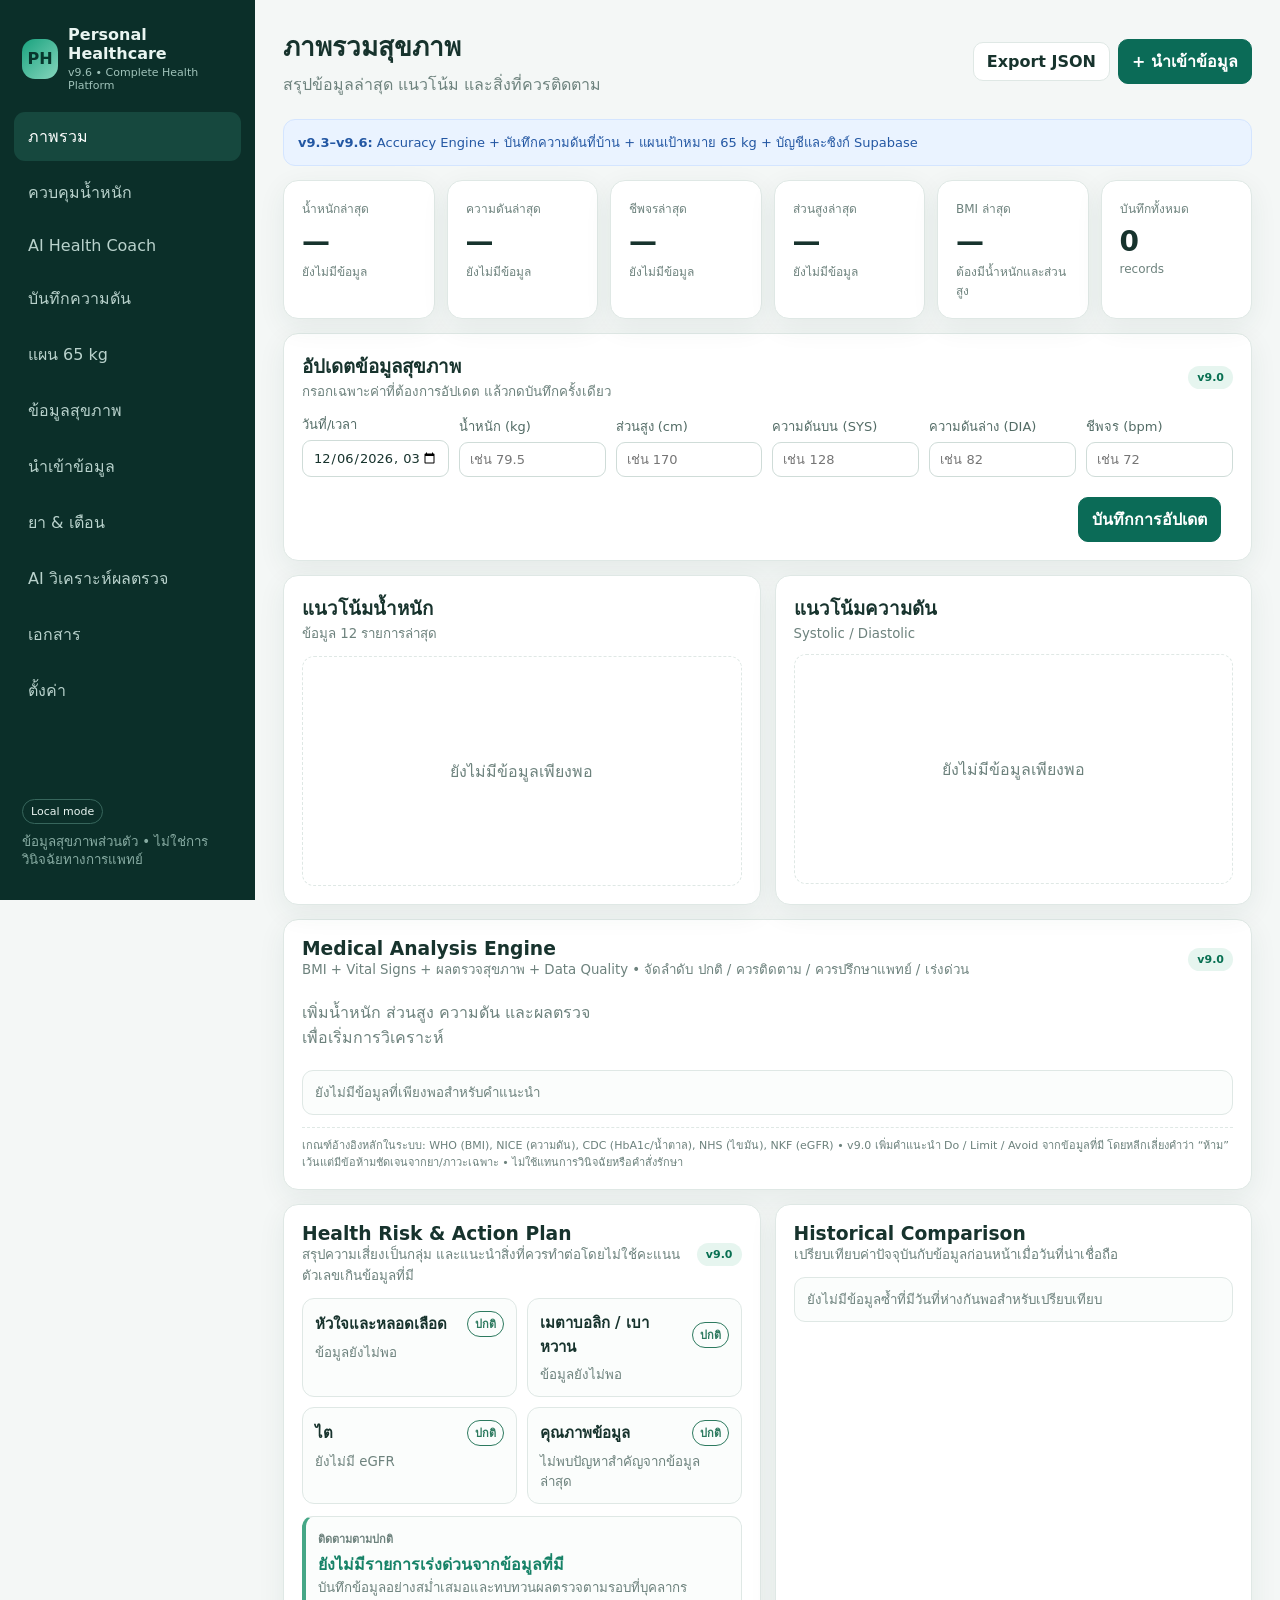
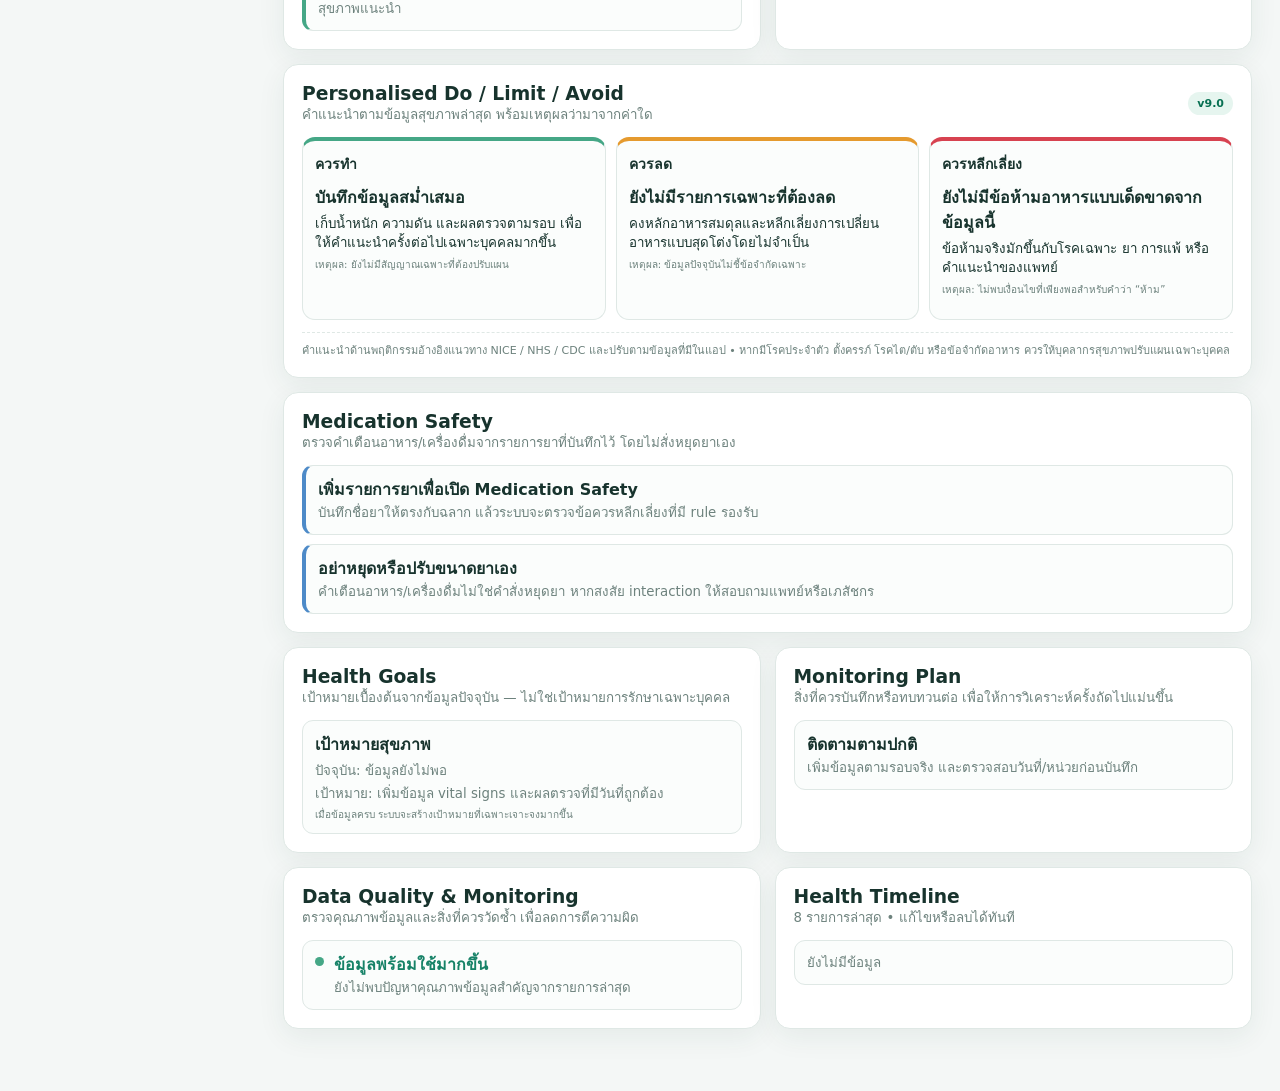
==== index.html @ d7a056b7 "Add files via upload" ====
<!doctype html>
<html lang="th">
<head>
  <meta charset="utf-8" />
  <meta name="viewport" content="width=device-width,initial-scale=1,viewport-fit=cover" />
  <meta name="theme-color" content="#0b6b57" />
  <title>Personal Healthcare v9.6</title>
  <link rel="manifest" href="manifest.webmanifest" />
  <link rel="stylesheet" href="styles.css" />
</head>
<body>
<div class="app">
  <aside class="sidebar">
    <div class="brand">
      <div class="logo">PH</div>
      <div><strong>Personal Healthcare</strong><small>v9.6 • Complete Health Platform</small></div>
    </div>
    <nav>
      <button class="nav active" data-view="dashboard">ภาพรวม</button>
      <button class="nav" data-view="weight">ควบคุมน้ำหนัก</button>
      <button class="nav" data-view="coach">AI Health Coach</button>
      <button class="nav" data-view="bp">บันทึกความดัน</button>
      <button class="nav" data-view="plan">แผน 65 kg</button>
      <button class="nav" data-view="records">ข้อมูลสุขภาพ</button>
      <button class="nav" data-view="import">นำเข้าข้อมูล</button>
      <button class="nav" data-view="meds">ยา & เตือน</button>
      <button class="nav" data-view="ai">AI วิเคราะห์ผลตรวจ</button>
      <button class="nav" data-view="files">เอกสาร</button>
      <button class="nav" data-view="settings">ตั้งค่า</button>
    </nav>
    <div class="sidebar-foot">
      <span id="storageBadge" class="pill">Local mode</span>
      <small>ข้อมูลสุขภาพส่วนตัว • ไม่ใช่การวินิจฉัยทางการแพทย์</small>
    </div>
  </aside>

  <main>
    <header class="topbar">
      <div>
        <h1 id="pageTitle">ภาพรวมสุขภาพ</h1>
        <p id="pageSub">สรุปข้อมูลล่าสุด แนวโน้ม และสิ่งที่ควรติดตาม</p>
      </div>
      <div class="top-actions">
        <button class="btn ghost" id="exportBtn">Export JSON</button>
        <button class="btn primary" data-go="import">+ นำเข้าข้อมูล</button>
      </div>
    </header>

    <section class="view active" id="view-dashboard">
      <div class="notice info">
        <strong>v9.3–v9.6:</strong> Accuracy Engine + บันทึกความดันที่บ้าน + แผนเป้าหมาย 65 kg + บัญชีและซิงก์ Supabase
      </div>

      <div class="kpis">
        <article class="kpi">
          <span>น้ำหนักล่าสุด</span><b id="kpiWeight">—</b><small id="kpiWeightDate">ยังไม่มีข้อมูล</small>
        </article>
        <article class="kpi">
          <span>ความดันล่าสุด</span><b id="kpiBp">—</b><small id="kpiBpStatus">ยังไม่มีข้อมูล</small>
        </article>
        <article class="kpi">
          <span>ชีพจรล่าสุด</span><b id="kpiPulse">—</b><small id="kpiPulseDate">ยังไม่มีข้อมูล</small>
        </article>
        <article class="kpi">
          <span>ส่วนสูงล่าสุด</span><b id="kpiHeight">—</b><small id="kpiHeightDate">ยังไม่มีข้อมูล</small>
        </article>
        <article class="kpi">
          <span>BMI ล่าสุด</span><b id="kpiBmi">—</b><small id="kpiBmiStatus">ต้องมีน้ำหนักและส่วนสูง</small>
        </article>
        <article class="kpi">
          <span>บันทึกทั้งหมด</span><b id="kpiCount">0</b><small>records</small>
        </article>
      </div>

      <div class="panel quick-update-panel">
        <div class="panel-head split">
          <div><h3>อัปเดตข้อมูลสุขภาพ</h3><small>กรอกเฉพาะค่าที่ต้องการอัปเดต แล้วกดบันทึกครั้งเดียว</small></div>
          <span class="v84-badge">v9.0</span>
        </div>
        <form id="quickUpdateForm" class="quick-update-grid">
          <label>วันที่/เวลา<input class="input" id="quickDate" type="datetime-local" required></label>
          <label>น้ำหนัก (kg)<input class="input" id="quickWeight" type="number" min="20" max="400" step="0.1" placeholder="เช่น 79.5"></label>
          <label>ส่วนสูง (cm)<input class="input" id="quickHeight" type="number" min="80" max="250" step="0.1" placeholder="เช่น 170"></label>
          <label>ความดันบน (SYS)<input class="input" id="quickSys" type="number" min="50" max="300" step="1" placeholder="เช่น 128"></label>
          <label>ความดันล่าง (DIA)<input class="input" id="quickDia" type="number" min="30" max="200" step="1" placeholder="เช่น 82"></label>
          <label>ชีพจร (bpm)<input class="input" id="quickPulse" type="number" min="25" max="250" step="1" placeholder="เช่น 72"></label>
          <div class="quick-update-action"><button class="btn primary" type="submit">บันทึกการอัปเดต</button><small id="quickUpdateStatus" class="muted"></small></div>
        </form>
      </div>

      <div class="grid two">
        <article class="panel">
          <div class="panel-head"><div><h3>แนวโน้มน้ำหนัก</h3><small>ข้อมูล 12 รายการล่าสุด</small></div></div>
          <div id="weightChart" class="chart-empty">ยังไม่มีข้อมูลเพียงพอ</div>
        </article>
        <article class="panel">
          <div class="panel-head"><div><h3>แนวโน้มความดัน</h3><small>Systolic / Diastolic</small></div></div>
          <div id="bpChart" class="chart-empty">ยังไม่มีข้อมูลเพียงพอ</div>
        </article>
      </div>

      <div class="panel medical-insight-panel">
        <div class="panel-head split">
          <div><h3>Medical Analysis Engine</h3><small>BMI + Vital Signs + ผลตรวจสุขภาพ + Data Quality • จัดลำดับ ปกติ / ควรติดตาม / ควรปรึกษาแพทย์ / เร่งด่วน</small></div>
          <span class="v84-badge">v9.0</span>
        </div>
        <div id="medicalSummary" class="medical-summary"></div>
        <div id="medicalRecommendations" class="stack"></div>
        <div class="medical-sources">เกณฑ์อ้างอิงหลักในระบบ: WHO (BMI), NICE (ความดัน), CDC (HbA1c/น้ำตาล), NHS (ไขมัน), NKF (eGFR) • v9.0 เพิ่มคำแนะนำ Do / Limit / Avoid จากข้อมูลที่มี โดยหลีกเลี่ยงคำว่า “ห้าม” เว้นแต่มีข้อห้ามชัดเจนจากยา/ภาวะเฉพาะ • ไม่ใช้แทนการวินิจฉัยหรือคำสั่งรักษา</div>
      </div>

      <div class="grid two v88-risk-grid">
        <article class="panel">
          <div class="panel-head split"><div><h3>Health Risk & Action Plan</h3><small>สรุปความเสี่ยงเป็นกลุ่ม และแนะนำสิ่งที่ควรทำต่อโดยไม่ใช้คะแนนตัวเลขเกินข้อมูลที่มี</small></div><span class="v84-badge">v9.0</span></div>
          <div id="riskOverview" class="risk-overview"></div>
          <div id="actionPlan" class="stack"></div>
        </article>
        <article class="panel">
          <div class="panel-head"><div><h3>Historical Comparison</h3><small>เปรียบเทียบค่าปัจจุบันกับข้อมูลก่อนหน้าเมื่อวันที่น่าเชื่อถือ</small></div></div>
          <div id="historicalComparison" class="stack"></div>
        </article>
      </div>

      <div class="grid two v90-guidance-grid">
        <article class="panel personalised-guidance-panel">
          <div class="panel-head split"><div><h3>Personalised Do / Limit / Avoid</h3><small>คำแนะนำตามข้อมูลสุขภาพล่าสุด พร้อมเหตุผลว่ามาจากค่าใด</small></div><span class="v84-badge">v9.0</span></div>
          <div id="personalGuidance" class="guidance-columns"></div>
          <div class="medical-sources">คำแนะนำด้านพฤติกรรมอ้างอิงแนวทาง NICE / NHS / CDC และปรับตามข้อมูลที่มีในแอป • หากมีโรคประจำตัว ตั้งครรภ์ โรคไต/ตับ หรือข้อจำกัดอาหาร ควรให้บุคลากรสุขภาพปรับแผนเฉพาะบุคคล</div>
        </article>
        <article class="panel">
          <div class="panel-head"><div><h3>Medication Safety</h3><small>ตรวจคำเตือนอาหาร/เครื่องดื่มจากรายการยาที่บันทึกไว้ โดยไม่สั่งหยุดยาเอง</small></div></div>
          <div id="medicationSafety" class="stack"></div>
        </article>
      </div>

      <div class="grid two v90-goal-grid">
        <article class="panel">
          <div class="panel-head"><div><h3>Health Goals</h3><small>เป้าหมายเบื้องต้นจากข้อมูลปัจจุบัน — ไม่ใช่เป้าหมายการรักษาเฉพาะบุคคล</small></div></div>
          <div id="healthGoals" class="stack"></div>
        </article>
        <article class="panel">
          <div class="panel-head"><div><h3>Monitoring Plan</h3><small>สิ่งที่ควรบันทึกหรือทบทวนต่อ เพื่อให้การวิเคราะห์ครั้งถัดไปแม่นขึ้น</small></div></div>
          <div id="monitoringPlan" class="stack"></div>
        </article>
      </div>

      <div class="grid two">
        <article class="panel">
          <div class="panel-head"><div><h3>Data Quality & Monitoring</h3><small>ตรวจคุณภาพข้อมูลและสิ่งที่ควรวัดซ้ำ เพื่อลดการตีความผิด</small></div></div>
          <div id="healthFlags" class="stack"></div>
        </article>
        <article class="panel">
          <div class="panel-head"><div><h3>Health Timeline</h3><small>8 รายการล่าสุด • แก้ไขหรือลบได้ทันที</small></div></div>
          <div id="recentRecords" class="stack"></div>
        </article>
      </div>
    </section>

    <section class="view" id="view-weight">
      <div class="notice info"><strong>Weight Management v9.1</strong> หากตั้งครรภ์ มีโรคประจำตัว หรือใช้ยาที่มีผลต่อน้ำหนัก ควรปรึกษาแพทย์ก่อนลดน้ำหนัก</div>
      <div class="wm-kpis">
        <article class="kpi"><span>น้ำหนักปัจจุบัน</span><b id="wmCurrent">—</b><small id="wmChange">ยังไม่มีข้อมูล</small></article>
        <article class="kpi"><span>BMI</span><b id="wmBmi">—</b><small id="wmBmiStatus">กรอกส่วนสูงและน้ำหนัก</small></article>
        <article class="kpi"><span>เป้าหมาย</span><b id="wmTarget">—</b><small id="wmRemaining">ยังไม่ได้ตั้งเป้าหมาย</small></article>
        <article class="kpi"><span>รอบเอวล่าสุด</span><b id="wmWaist">—</b><small>ติดตามแนวโน้ม ไม่ใช้วินิจฉัย</small></article>
      </div>
      <div class="grid two">
        <article class="panel"><div class="panel-head"><div><h3>ตั้งเป้าหมาย</h3><small>บันทึกในอุปกรณ์นี้ และพร้อมซิงก์ Supabase</small></div></div>
          <form id="weightGoalForm" class="form-grid">
            <label>ส่วนสูง (cm)<input class="input" id="wmHeight" type="number" min="100" max="230" step="0.1" required></label><label>น้ำหนักเป้าหมาย (kg)<input class="input" id="wmTargetInput" type="number" min="30" max="300" step="0.1" required></label>
            <label>เป้าหมายต่อสัปดาห์ (kg)<input class="input" id="wmWeekly" type="number" min="0.1" max="1" step="0.1" value="0.5"></label><label>เป้าหมายแคลอรี/วัน<input class="input" id="wmCalories" type="number" min="800" max="5000" step="10"></label>
            <label>เป้าหมายโปรตีน (g/วัน)<input class="input" id="wmProtein" type="number" min="20" max="300"></label><label>เป้าหมายก้าว/วัน<input class="input" id="wmSteps" type="number" min="500" max="50000" step="500"></label>
            <button class="btn primary full" type="submit">บันทึกเป้าหมาย</button>
          </form>
        </article>
        <article class="panel"><div class="panel-head"><div><h3>บันทึกวันนี้</h3><small>น้ำหนัก รอบเอว อาหาร และกิจกรรม</small></div></div>
          <form id="bodyLogForm" class="form-grid">
            <label>วันที่<input class="input" id="wmDate" type="date" required></label><label>น้ำหนัก (kg)<input class="input" id="wmWeight" type="number" min="20" max="400" step="0.1"></label>
            <label>รอบเอว (cm)<input class="input" id="wmWaistInput" type="number" min="30" max="250" step="0.1"></label><label>พลังงานที่กิน (kcal)<input class="input" id="wmCaloriesEaten" type="number" min="0" max="10000"></label>
            <label>โปรตีน (g)<input class="input" id="wmProteinEaten" type="number" min="0" max="500"></label><label>จำนวนก้าว<input class="input" id="wmStepsDone" type="number" min="0" max="100000"></label>
            <label>คาร์ดิโอ (นาที)<input class="input" id="wmCardio" type="number" min="0" max="600"></label><label>เวทเทรนนิ่ง (นาที)<input class="input" id="wmStrength" type="number" min="0" max="600"></label>
            <button class="btn primary full" type="submit">บันทึกข้อมูลวันนี้</button>
          </form>
        </article>
      </div>
      <div class="grid two">
        <article class="panel"><div class="panel-head"><div><h3>กราฟน้ำหนัก</h3><small><select id="wmRange"><option value="7">7 วัน</option><option value="30" selected>30 วัน</option><option value="90">90 วัน</option></select></small></div></div><div id="wmChart" class="chart-empty">ยังไม่มีข้อมูลเพียงพอ</div></article>
        <article class="panel"><div class="panel-head"><div><h3>คำแนะนำตามข้อมูล</h3><small>Health guidance • ไม่ใช่การวินิจฉัย</small></div></div><div id="wmGuidance" class="stack"></div></article>
      </div>
      <article class="panel"><div class="panel-head"><div><h3>ประวัติ 14 รายการล่าสุด</h3><small>ลบรายการที่กรอกผิดได้</small></div></div><div class="table-wrap"><table><thead><tr><th>วันที่</th><th>น้ำหนัก</th><th>รอบเอว</th><th>แคลอรี</th><th>โปรตีน</th><th>ก้าว</th><th>กิจกรรม</th><th></th></tr></thead><tbody id="wmHistory"></tbody></table></div></article>
    </section>


    <section class="view" id="view-coach">
      <div class="notice info"><strong>AI Health Coach v9.2</strong> วิเคราะห์ข้อมูลที่บันทึกไว้ในแอปแบบองค์รวมและแสดงเหตุผลจากข้อมูลจริง • เป็นคำแนะนำดูแลสุขภาพ ไม่ใช่การวินิจฉัยหรือคำสั่งรักษา</div>
      <div class="coach-hero panel">
        <div><span class="v84-badge">ภาพรวมวันนี้</span><h2 id="coachHeadline">กำลังเตรียมคำแนะนำ…</h2><p id="coachSummary" class="muted"></p></div>
        <button class="btn primary" id="refreshCoachBtn" type="button">วิเคราะห์ใหม่</button>
      </div>
      <div class="coach-kpis">
        <article class="kpi"><span>ความพร้อมของข้อมูล</span><b id="coachDataState">—</b><small id="coachDataNote">ตรวจข้อมูลล่าสุด</small></article>
        <article class="kpi"><span>แนวโน้มน้ำหนัก</span><b id="coachWeightTrend">—</b><small id="coachWeightNote">ต้องมีอย่างน้อย 2 ค่า</small></article>
        <article class="kpi"><span>การทำตามเป้าหมาย 7 วัน</span><b id="coachAdherence">—</b><small>อาหาร โปรตีน ก้าว และกิจกรรม</small></article>
        <article class="kpi"><span>สิ่งที่ต้องติดตาม</span><b id="coachFollowups">0</b><small>จาก vital signs และผลแล็บ</small></article>
      </div>
      <div class="grid two coach-grid">
        <article class="panel"><div class="panel-head split"><div><h3>แผนวันนี้</h3><small>เลือกเฉพาะสิ่งที่สำคัญและทำได้จริง</small></div><span class="v84-badge">Personalised</span></div><div id="coachToday" class="stack"></div></article>
        <article class="panel"><div class="panel-head"><div><h3>เหตุผลจากข้อมูลของคุณ</h3><small>ทุกข้อแสดงข้อมูลที่ใช้ประกอบคำแนะนำ</small></div></div><div id="coachEvidence" class="stack"></div></article>
      </div>
      <div class="grid two coach-grid">
        <article class="panel"><div class="panel-head"><div><h3>แนวโน้ม 7 / 30 / 90 วัน</h3><small>ไม่สรุปจากน้ำหนักขึ้นลงเพียงวันเดียว</small></div></div><div id="coachTrends" class="coach-trends"></div></article>
        <article class="panel"><div class="panel-head"><div><h3>ข้อควรระวังและขั้นตอนถัดไป</h3><small>ไม่สั่งหยุดยา ไม่แทนแพทย์ และไม่เดาข้อมูลที่ไม่มี</small></div></div><div id="coachSafety" class="stack"></div></article>
      </div>
      <div class="medical-sources">ระบบใช้เกณฑ์คัดกรองและคำแนะนำพฤติกรรมที่มีอยู่ใน Medical Analysis Engine (WHO / NICE / NHS / CDC / NKF) ร่วมกับข้อมูลที่ผู้ใช้บันทึก • กรณีมีอาการฉุกเฉินให้ติดต่อบริการฉุกเฉินทันที</div>
    </section>

    <section class="view" id="view-bp">
      <div class="notice info"><strong>Home Blood Pressure v9.4</strong> บันทึกเช้าและเย็น ครั้งละ 2 ค่า หลังพักอย่างน้อย 5 นาที • ระบบคำนวณค่าเฉลี่ย ไม่ใช้ค่าครั้งเดียววินิจฉัย</div>
      <div class="bp-kpis">
        <article class="kpi"><span>ค่าเฉลี่ยทั้งหมด</span><b id="bpAvgAll">—</b><small id="bpAvgState">ยังไม่มีชุดวัด</small></article>
        <article class="kpi"><span>ค่าเฉลี่ย 7 วัน</span><b id="bpAvg7">—</b><small>จากชุดวัดที่ครบ</small></article>
        <article class="kpi"><span>วันที่บันทึก</span><b id="bpDays">0</b><small>เป้าหมาย 4–7 วัน</small></article>
        <article class="kpi"><span>ชุดวัดครบ</span><b id="bpComplete">0</b><small>เช้า/เย็น ครั้งละ 2 ค่า</small></article>
      </div>
      <div class="grid two">
        <article class="panel"><div class="panel-head"><div><h3>เพิ่มชุดวัด</h3><small>ใช้ค่า 2 ครั้งที่วัดห่างกันอย่างน้อย 1 นาที</small></div></div>
          <form id="bpSessionForm" class="form-grid">
            <label>วันที่<input class="input" id="bpSessionDate" type="date" required></label><label>ช่วงเวลา<select class="input" id="bpPeriod"><option value="morning">เช้า</option><option value="evening">เย็น</option></select></label>
            <label>ครั้งที่ 1 SYS<input class="input" id="bpSys1" type="number" min="50" max="300" required></label><label>ครั้งที่ 1 DIA<input class="input" id="bpDia1" type="number" min="30" max="200" required></label>
            <label>ครั้งที่ 2 SYS<input class="input" id="bpSys2" type="number" min="50" max="300" required></label><label>ครั้งที่ 2 DIA<input class="input" id="bpDia2" type="number" min="30" max="200" required></label>
            <label class="full checkline"><input id="bpRested" type="checkbox" required> พักอย่างน้อย 5 นาที ไม่พูดระหว่างวัด และวางแขนระดับหัวใจ</label>
            <button class="btn primary full" type="submit">บันทึกชุดวัดและค่าเฉลี่ย</button>
          </form>
        </article>
        <article class="panel"><div class="panel-head"><div><h3>วิธีวัดและสรุป</h3><small>ลดความคลาดเคลื่อนจากท่าทางและค่าครั้งเดียว</small></div></div><div id="bpProtocol" class="stack"></div></article>
      </div>
      <article class="panel"><div class="panel-head"><div><h3>ประวัติชุดวัด</h3><small>ค่าเฉลี่ยต่อชุดและสถานะเช้า/เย็น</small></div></div><div class="table-wrap"><table><thead><tr><th>วันที่</th><th>ช่วง</th><th>ครั้งที่ 1</th><th>ครั้งที่ 2</th><th>เฉลี่ย</th><th></th></tr></thead><tbody id="bpSessionHistory"></tbody></table></div></article>
    </section>

    <section class="view" id="view-plan">
      <div class="notice info"><strong>Weight Plan v9.5</strong> เป้าหมายเริ่มต้น 65 kg • ปรับอัตราให้เหมาะสมได้ • หากมีโรคประจำตัว ตั้งครรภ์ หรือข้อจำกัดอาหาร ควรให้บุคลากรสุขภาพช่วยปรับแผน</div>
      <div class="plan-kpis">
        <article class="kpi"><span>น้ำหนักปัจจุบัน</span><b id="planCurrent">—</b><small>ใช้ค่าล่าสุด</small></article><article class="kpi"><span>เป้าหมาย</span><b id="planTarget">65 kg</b><small id="planRemaining">—</small></article>
        <article class="kpi"><span>ประมาณการถึงเป้าหมาย</span><b id="planEta">—</b><small id="planEtaDate">ขึ้นกับแนวโน้มจริง</small></article><article class="kpi"><span>ค่าเฉลี่ย 7 วัน</span><b id="planAvg7">—</b><small>ลดผลจากน้ำหนักรายวัน</small></article>
      </div>
      <div class="grid two"><article class="panel"><div class="panel-head"><div><h3>ตั้งแผน</h3><small>บันทึกกลับไปยัง Weight Management</small></div></div><form id="planForm" class="form-grid"><label>เป้าหมาย (kg)<input class="input" id="planTargetInput" type="number" min="30" max="300" step="0.1" value="65" required></label><label>เป้าหมายต่อสัปดาห์ (kg)<input class="input" id="planWeeklyInput" type="number" min="0.1" max="1" step="0.1" value="0.5" required></label><label>แคลอรี/วัน<input class="input" id="planCaloriesInput" type="number" min="800" max="5000"></label><label>โปรตีน (g/วัน)<input class="input" id="planProteinInput" type="number" min="20" max="300"></label><label>ก้าว/วัน<input class="input" id="planStepsInput" type="number" min="500" max="50000" step="500"></label><button class="btn primary full" type="submit">บันทึกแผน 65 kg</button></form></article>
      <article class="panel"><div class="panel-head"><div><h3>แผนสัปดาห์นี้</h3><small>ปรับจากข้อมูลที่บันทึก ไม่ใช้แทนคำแนะนำเฉพาะโรค</small></div></div><div id="weeklyPlan" class="stack"></div></article></div>
      <div class="grid two"><article class="panel"><div class="panel-head"><div><h3>Accuracy & Trend Engine v9.3</h3><small>แยกการเปลี่ยนแปลงระยะสั้นออกจากแนวโน้ม</small></div></div><div id="accuracySummary" class="stack"></div></article><article class="panel"><div class="panel-head"><div><h3>Progress 7 / 30 / 90 วัน</h3><small>ค่าเฉลี่ยและช่วงวันที่ที่ใช้</small></div></div><div id="planTrends" class="coach-trends"></div></article></div>
    </section>

    <section class="view" id="view-records">
      <div class="panel">
        <div class="panel-head split">
          <div><h3>ข้อมูลสุขภาพ</h3><small>เพิ่ม แก้ไข ลบ และค้นหาได้</small></div>
          <div class="row"><input id="recordSearch" class="input compact" placeholder="ค้นหา type / note..." /><button class="btn ghost" id="cleanupRecordsBtn">จัดระเบียบข้อมูล AI</button><button class="btn primary" id="addRecordBtn">+ เพิ่มข้อมูล</button></div>
        </div>
        <div class="table-wrap">
          <table>
            <thead><tr><th>วันที่</th><th>ประเภท</th><th>ค่า</th><th>หน่วย</th><th>หมายเหตุ</th><th></th></tr></thead>
            <tbody id="recordsBody"></tbody>
          </table>
        </div>
      </div>
    </section>

    <section class="view" id="view-import">
      <div class="steps">
        <div class="step active" data-step="1"><b>1</b><span>อัปโหลด</span></div>
        <div class="step" data-step="2"><b>2</b><span>ตรวจ & จับคู่</span></div>
        <div class="step" data-step="3"><b>3</b><span>บันทึก</span></div>
      </div>

      <div class="panel import-panel">
        <div id="importStep1">
          <h3>Import Center</h3>
          <p class="muted">รองรับ CSV / JSON สำหรับข้อมูลตาราง และ PDF / JPG / PNG สำหรับเก็บเอกสารอ้างอิง</p>
          <label class="dropzone" id="dropzone">
            <input id="fileInput" type="file" multiple accept=".csv,.json,.pdf,.png,.jpg,.jpeg,.heic,.heif,image/jpeg,image/png,image/heic,image/heif,application/pdf,text/csv,application/json" />
            <div class="drop-icon">⇧</div>
            <strong>แตะเพื่อเลือกไฟล์ หรือลากไฟล์มาวาง</strong>
            <span>CSV / JSON จะถูกอ่านเป็นข้อมูล • PDF/JPG/PNG พร้อม OCR • HEIC จะเก็บได้ แต่บน iPad แนะนำ JPG/PNG เพื่อ OCR ที่เสถียร</span>
          </label>
          <div class="import-actions">
            <button class="btn ghost" id="downloadTemplate">ดาวน์โหลด CSV Template</button>
            <button class="btn ghost" id="pasteImportBtn">วางข้อมูล CSV</button>
          </div>
        </div>

        <div id="importStep2" hidden>
          <div class="panel-head split">
            <div><h3>ตรวจข้อมูลก่อนบันทึก</h3><small id="importSummary"></small></div>
            <button class="btn ghost" id="backImport">ย้อนกลับ</button>
          </div>

          <div class="mapping">
            <div><label>วันที่</label><select id="mapDate"></select></div>
            <div><label>ประเภท</label><select id="mapType"></select></div>
            <div><label>ค่า 1</label><select id="mapValue"></select></div>
            <div><label>ค่า 2 (ถ้ามี)</label><select id="mapValue2"></select></div>
            <div><label>หน่วย</label><select id="mapUnit"></select></div>
            <div><label>หมายเหตุ</label><select id="mapNote"></select></div>
          </div>

          <div class="notice warn">
            ทุกแถวแก้ไขได้ก่อน Save และแถวที่ข้อมูลไม่ครบจะไม่ทำให้ทั้งไฟล์ล้มเหลว
          </div>
          <div class="table-wrap import-table">
            <table><thead id="previewHead"></thead><tbody id="previewBody"></tbody></table>
          </div>
          <div class="footer-actions">
            <span id="validationStatus" class="muted"></span>
            <button class="btn primary" id="prepareSaveBtn">ตรวจสอบ & ไปขั้นบันทึก</button>
          </div>
        </div>

        <div id="importStep3" hidden>
          <h3>พร้อมบันทึก</h3>
          <div id="saveStats" class="save-stats"></div>
          <div class="notice info">
            v8.0 บันทึกเฉพาะแถวที่ผ่าน validation และข้าม duplicate โดยไม่ทำให้รายการอื่นล้มเหลว
          </div>
          <div class="footer-actions">
            <button class="btn ghost" id="backToPreview">กลับไปแก้ไข</button>
            <button class="btn success" id="saveImportBtn">บันทึกข้อมูลที่ผ่านทั้งหมด</button>
          </div>
          <div id="saveResult"></div>
        </div>
      </div>
    </section>

    <section class="view" id="view-meds">
      <div class="grid two">
        <div class="panel">
          <div class="panel-head split"><div><h3>รายการยา</h3><small>ข้อมูลเพื่อช่วยจำเท่านั้น</small></div><button class="btn primary" id="addMedBtn">+ เพิ่มยา</button></div>
          <div id="medList" class="stack"></div>
        </div>
        <div class="panel">
          <h3>เตือนประจำวัน</h3>
          <p class="muted">เวอร์ชันเว็บนี้เก็บเวลาเตือนในแอป หากต้องการการแจ้งเตือนระดับระบบให้ใช้ Calendar/Reminder ของอุปกรณ์ร่วมด้วย</p>
          <div id="reminderList" class="stack"></div>
        </div>
      </div>
    </section>


    <section class="view" id="view-ai">
      <div class="ai-hero panel">
        <div class="ai-hero-copy">
          <span class="ai-chip">v8.2 • Vision AI</span>
          <h2>ถ่ายรูปผลตรวจ แล้ววิเคราะห์ทันที</h2>
          <p>ถ่ายรูปหรือเลือกรูปผลตรวจสุขภาพได้หลายหน้า ระบบจะส่งภาพผ่าน Supabase Edge Function ไปยัง OpenAI Vision เพื่ออ่านข้อความ ตาราง ค่าอ้างอิง และสรุปสิ่งที่ควรติดตาม แล้วให้คุณตรวจยืนยันก่อนบันทึก</p>
          <div class="notice warn"><strong>สำคัญ:</strong> AI อาจอ่านตัวเลขผิดได้ ต้องตรวจเทียบเอกสารต้นฉบับก่อนกด Save ทุกครั้ง และผลวิเคราะห์นี้ไม่ใช่การวินิจฉัยโรค</div>
        </div>
        <div class="ai-hero-icon">AI</div>
      </div>

      <div class="grid two ai-grid">
        <article class="panel">
          <div class="panel-head"><div><h3>1. ถ่ายรูป / เลือกรูป</h3><small>แนะนำให้ถ่ายตรง ไม่เบลอ มีแสงสม่ำเสมอ</small></div></div>
          <label class="camera-card">
            <input id="cameraInput" type="file" accept="image/*" capture="environment" multiple />
            <div class="camera-icon">📷</div>
            <strong>ถ่ายรูปผลตรวจ</strong>
            <span>ใช้กล้องหลังของ iPhone/iPad</span>
          </label>
          <label class="gallery-card">
            <input id="galleryInput" type="file" accept="image/*" multiple />
            <strong>เลือกรูปจาก Photos / Files</strong>
            <span>เลือกหลายหน้าได้ในครั้งเดียว</span>
          </label>
          <div id="aiPhotoGrid" class="ai-photo-grid"></div>
          <div class="footer-actions">
            <button class="btn ghost" id="clearAiPhotosBtn">ล้างรูป</button>
            <button class="btn primary ai-analyze-btn" id="analyzeAiBtn" disabled>วิเคราะห์ด้วย AI</button>
          </div>
          <div class="ai-progress-wrap" id="aiProgressWrap" hidden>
            <div class="ocr-progress"><span id="aiProgressBar"></span></div>
            <small id="aiProgressText" class="muted">กำลังเตรียมรูป...</small>
          </div>
        </article>

        <article class="panel">
          <div class="panel-head"><div><h3>2. ผลวิเคราะห์</h3><small>สรุปจากภาพก่อนยืนยันบันทึก</small></div></div>
          <div id="aiEmptyState" class="ai-empty">
            <div class="ai-empty-icon">✦</div>
            <strong>ยังไม่มีผลวิเคราะห์</strong>
            <span>เพิ่มรูปผลตรวจ แล้วกด “วิเคราะห์ด้วย AI”</span>
          </div>
          <div id="aiAnalysis" hidden>
            <div class="ai-summary-card">
              <div class="split">
                <div><small>สรุป</small><h3 id="aiSummaryTitle">ผลตรวจสุขภาพ</h3></div>
                <span id="aiOverallBadge" class="status-badge neutral">รอตรวจสอบ</span>
              </div>
              <p id="aiSummaryText"></p>
            </div>
            <div id="aiAlerts" class="stack ai-alerts"></div>
          </div>
        </article>
      </div>

      <article class="panel" id="aiReviewPanel" hidden>
        <div class="panel-head split">
          <div><h3>3. Validation & Confirm</h3><small>ตรวจค่า หน่วย reference range แหล่งข้อมูล และเหตุผลก่อน Save</small></div>
          <div class="row">
            <button class="btn ghost" id="selectAllAiBtn">เลือกทั้งหมด</button>
            <button class="btn ghost" id="deselectAllAiBtn">ไม่เลือกทั้งหมด</button>
          </div>
        </div>
        <div class="validation-kpis">
          <div class="vstat"><span>AI Extracted</span><b id="valExtracted">0</b></div>
          <div class="vstat"><span>Auto-validated</span><b id="valValidated">0</b></div>
          <div class="vstat"><span>Needs review</span><b id="valNeedsReview">0</b></div>
          <div class="vstat"><span>Confirmed</span><b id="valConfirmed">0</b></div>
        </div>
        <div class="table-wrap">
          <table class="ai-results-table">
            <thead>
              <tr><th>ใช้</th><th>รายการตรวจ</th><th>ค่า</th><th>หน่วย</th><th>Reference</th><th>AI flag</th><th>Validation</th><th>ความมั่นใจ</th><th>หมายเหตุ</th></tr>
            </thead>
            <tbody id="aiResultsBody"></tbody>
          </table>
        </div>
        <div class="notice info ai-save-note">
          ระบบจะบันทึกเฉพาะรายการที่เลือก พร้อมสถานะ Confirmed, แหล่งข้อมูล, AI confidence และผล validation
        </div>
        <div class="footer-actions">
          <span id="aiSaveStatus" class="muted"></span>
          <button class="btn success" id="saveAiResultsBtn">ยืนยันและบันทึกเข้า Dashboard</button>
        </div>
      </article>
    </section>

    <section class="view" id="view-files">
      <div class="panel">
        <div class="panel-head split">
          <div>
            <h3>Smart Document Inbox</h3>
            <small>HEIC / JPG / PNG / PDF • เปิดดูไฟล์จริงและอ่านข้อมูลด้วย OCR</small>
          </div>
          <button class="btn primary" data-go="import">+ เพิ่มเอกสาร</button>
        </div>
        <div class="notice info">
          กด <strong>อ่านข้อมูล</strong> ที่เอกสารแต่ละใบ ระบบจะพยายามดึงข้อความและค่าที่เกี่ยวกับสุขภาพ จากนั้นให้ตรวจแก้ก่อน Save
        </div>
        <div id="fileList" class="file-grid"></div>
      </div>
    </section>

    <section class="view" id="view-settings">
      <div class="grid two">
        <div class="panel account-panel">
          <h3>บัญชีและการซิงก์ v9.6</h3><p class="muted">ใช้ Supabase Auth เพื่อแยกข้อมูลของแต่ละคน ไม่เก็บรหัสผ่านในแอป</p>
          <label>Email<input class="input" id="accountEmail" type="email" autocomplete="email" placeholder="name@example.com"></label><label>Password<input class="input" id="accountPassword" type="password" autocomplete="current-password" minlength="6" placeholder="อย่างน้อย 6 ตัวอักษร"></label>
          <div class="row"><button class="btn primary" id="signInBtn" type="button">เข้าสู่ระบบ</button><button class="btn ghost" id="signUpBtn" type="button">สมัครบัญชี</button><button class="btn ghost" id="signOutBtn" type="button">ออกจากระบบ</button></div><p id="accountStatus" class="muted">ยังไม่ได้เข้าสู่ระบบ</p>
          <div class="row"><button class="btn primary" id="syncPushBtn" type="button">ส่งข้อมูลขึ้น Cloud</button><button class="btn ghost" id="syncPullBtn" type="button">ดึงข้อมูลจาก Cloud</button></div><p id="syncStatus" class="muted"></p>
        </div>
        <div class="panel">
          <h3>Supabase (Optional)</h3>
          <p class="muted">ใส่ Project URL และ Anon Key เพื่อซิงก์ตาราง health_records / medications / documents</p>
          <label>Project URL<input class="input" id="supabaseUrl" placeholder="https://xxxx.supabase.co"></label>
          <label>Anon Key<textarea class="input" id="supabaseKey" rows="4" placeholder="eyJ..."></textarea></label>
          <div class="row"><button class="btn primary" id="saveSupabase">บันทึกการตั้งค่า</button><button class="btn ghost" id="testSupabase">ทดสอบ</button></div>
          <p id="supabaseStatus" class="muted"></p>
        </div>
        
        <div class="panel">
          <h3>AI Health Analysis</h3>
          <p class="muted">v8.2 ใช้ Supabase Edge Function เป็นตัวกลาง เพื่อไม่เปิดเผย OpenAI API key ใน GitHub Pages</p>
          <label>Edge Function URL
            <input class="input" id="aiFunctionUrl" placeholder="https://YOUR_PROJECT.supabase.co/functions/v1/analyze-health-report">
          </label>
          <label>Supabase Anon Key
            <textarea class="input" id="aiAnonKey" rows="3" placeholder="eyJ..."></textarea>
          </label>
          <div class="row">
            <button class="btn primary" id="saveAiConfig">บันทึก AI Config</button>
            <button class="btn ghost" id="testAiFunction">ทดสอบ Function</button>
          </div>
          <p id="aiConfigStatus" class="muted"></p>
          <div class="notice info" style="margin-top:12px;margin-bottom:0">
            OpenAI API key ต้องเก็บเป็น Supabase secret ชื่อ <code>OPENAI_API_KEY</code> เท่านั้น ไม่ใส่ในหน้านี้
          </div>
        </div>
<div class="panel danger-zone">
          <h3>Data Management</h3>
          <p class="muted">Export ก่อนล้างข้อมูลหากต้องการเก็บสำรอง</p>
          <button class="btn ghost" id="exportBtn2">Export JSON</button>
          <label class="btn ghost file-btn">Restore JSON<input id="restoreJsonInput" type="file" accept="application/json,.json"></label><p id="restoreStatus" class="muted"></p>
          <button class="btn danger" id="resetAll">ล้างข้อมูลในเครื่องทั้งหมด</button>
        </div>
      </div>
    </section>
  </main>
</div>

<dialog id="recordDialog">
  <form method="dialog" id="recordForm">
    <div class="dialog-head"><h3 id="recordDialogTitle">เพิ่มข้อมูลสุขภาพ</h3><button value="cancel" class="icon-btn">×</button></div>
    <input type="hidden" id="recordId" />
    <div class="form-grid">
      <label>วันที่/เวลา<input class="input" id="recordDate" type="datetime-local" required /></label>
      <label>ประเภท
        <select class="input" id="recordType" required>
          <option value="weight">น้ำหนัก</option>
          <option value="height">ส่วนสูง</option>
          <option value="blood_pressure">ความดันโลหิต</option>
          <option value="pulse">ชีพจร</option>
          <option value="glucose">น้ำตาล</option>
          <option value="lab">ผลแล็บอื่น</option>
          <option value="exercise">ออกกำลังกาย</option>
          <option value="note">บันทึก</option>
        </select>
      </label>
      <label>ค่า 1<input class="input" id="recordValue" type="number" step="any" /></label>
      <label>ค่า 2<input class="input" id="recordValue2" type="number" step="any" placeholder="เช่น diastolic" /></label>
      <label>หน่วย<input class="input" id="recordUnit" placeholder="kg, cm, mmHg, bpm..." /></label>
      <label class="full">หมายเหตุ<textarea class="input" id="recordNote" rows="3"></textarea></label>
    </div>
    <div class="footer-actions"><button value="cancel" class="btn ghost">ยกเลิก</button><button type="submit" value="default" class="btn primary" id="recordSave">บันทึก</button></div>
  </form>
</dialog>

<dialog id="medDialog">
  <form method="dialog" id="medForm">
    <div class="dialog-head"><h3>เพิ่มยา</h3><button value="cancel" class="icon-btn">×</button></div>
    <div class="form-grid">
      <label>ชื่อยา<input class="input" id="medName" required /></label>
      <label>ขนาด/วิธีใช้<input class="input" id="medDose" placeholder="เช่น 1 เม็ด หลังอาหาร" /></label>
      <label>เวลา<input class="input" id="medTime" type="time" /></label>
      <label>หมายเหตุ<input class="input" id="medNote" /></label>
    </div>
    <div class="footer-actions"><button value="cancel" class="btn ghost">ยกเลิก</button><button type="submit" value="default" class="btn primary">บันทึก</button></div>
  </form>
</dialog>


<dialog id="ocrDialog" class="wide-dialog">
  <form method="dialog" id="ocrForm">
    <div class="dialog-head">
      <div><h3>Smart Import — ตรวจข้อมูลจากเอกสาร</h3><small id="ocrFileName" class="muted"></small></div>
      <button value="cancel" class="icon-btn">×</button>
    </div>

    <div class="ocr-layout">
      <div>
        <div id="ocrPreview" class="ocr-preview"><span class="muted">กำลังเตรียม Preview…</span></div>
        <div class="ocr-progress-wrap">
          <div class="ocr-progress"><span id="ocrProgressBar"></span></div>
          <small id="ocrProgressText" class="muted">พร้อมอ่านข้อมูล</small>
        </div>
      </div>

      <div>
        <div class="panel-lite">
          <div class="panel-head split">
            <div><strong>ข้อความที่อ่านได้</strong><small class="muted">สามารถแก้ข้อความก่อนวิเคราะห์ซ้ำ</small></div>
            <button type="button" class="btn mini" id="reanalyzeTextBtn">วิเคราะห์ข้อความใหม่</button>
          </div>
          <textarea class="input mono" id="ocrText" rows="10" placeholder="OCR text จะปรากฏที่นี่"></textarea>
        </div>

        <div class="panel-lite" style="margin-top:10px">
          <div class="panel-head split">
            <div><strong>ค่าที่ระบบพบ</strong><small class="muted">เลือกเฉพาะรายการที่ต้องการ Save</small></div>
            <button type="button" class="btn mini" id="addDetectedRowBtn">+ เพิ่มแถว</button>
          </div>
          <div class="table-wrap">
            <table class="detect-table">
              <thead><tr><th>ใช้</th><th>ประเภท</th><th>วันที่</th><th>ค่า 1</th><th>ค่า 2</th><th>หน่วย</th><th>หมายเหตุ</th><th></th></tr></thead>
              <tbody id="detectedBody"></tbody>
            </table>
          </div>
        </div>
      </div>
    </div>
    <div class="footer-actions">
      <span id="ocrStatus" class="muted"></span>
      <button value="cancel" class="btn ghost">ยกเลิก</button>
      <button type="button" class="btn primary" id="saveDetectedBtn">Save ที่เลือกเข้า Dashboard</button>
    </div>
  </form>
</dialog>

<dialog id="pasteDialog">
  <form method="dialog" id="pasteForm">
    <div class="dialog-head"><h3>วางข้อมูล CSV</h3><button value="cancel" class="icon-btn">×</button></div>
    <textarea class="input" id="pasteText" rows="12" placeholder="date,type,value,value2,unit,note&#10;2026-08-11,weight,80,,kg,"></textarea>
    <div class="footer-actions"><button value="cancel" class="btn ghost">ยกเลิก</button><button type="submit" value="default" class="btn primary">อ่านข้อมูล</button></div>
  </form>
</dialog>

<script src="app.js"></script>
</body>
</html>
---- styles.css ----
:root{
  --bg:#f4f7f6;--panel:#fff;--text:#17332d;--muted:#6d827d;--line:#dfe8e5;
  --green:#0b6b57;--green2:#11836b;--mint:#e7f5f0;--blue:#3168d5;
  --red:#c33d48;--orange:#b06d16;--shadow:0 8px 28px rgba(26,66,56,.07);
}
*{box-sizing:border-box} body{margin:0;font-family:Inter,ui-sans-serif,system-ui,-apple-system,BlinkMacSystemFont,"Segoe UI","Noto Sans Thai",sans-serif;background:var(--bg);color:var(--text)}
button,input,textarea,select{font:inherit}.app{min-height:100vh;display:grid;grid-template-columns:255px minmax(0,1fr)}
.sidebar{background:#0b2f29;color:#e9f5f1;padding:20px 14px;display:flex;flex-direction:column;position:sticky;top:0;height:100vh}
.brand{display:flex;gap:10px;align-items:center;padding:5px 8px 20px}.brand strong{display:block}.brand small{color:#9fc2b9;display:block;margin-top:3px;font-size:11px}
.logo{width:40px;height:40px;border-radius:13px;background:linear-gradient(135deg,#19a27e,#86d6bd);display:grid;place-items:center;color:#07372d;font-weight:900}
nav{display:grid;gap:7px}.nav{border:0;background:transparent;color:#b9d2cc;text-align:left;padding:12px 14px;border-radius:11px;cursor:pointer}.nav:hover,.nav.active{background:#16483e;color:#fff}
.sidebar-foot{margin-top:auto;display:grid;gap:9px;padding:10px 8px}.sidebar-foot small{color:#88aca3;line-height:1.4}.pill{font-size:11px;border:1px solid #37665c;border-radius:999px;padding:5px 8px;width:max-content}
main{min-width:0;padding:26px 28px 48px}.topbar{display:flex;justify-content:space-between;gap:20px;align-items:center;margin-bottom:22px}.topbar h1{margin:0;font-size:26px}.topbar p{margin:5px 0 0;color:var(--muted)}.top-actions,.row{display:flex;gap:8px;align-items:center;flex-wrap:wrap}
.btn{border:1px solid var(--line);background:#fff;color:var(--text);border-radius:10px;padding:9px 13px;cursor:pointer;font-weight:650}.btn.primary{background:var(--green);border-color:var(--green);color:#fff}.btn.success{background:#13835d;border-color:#13835d;color:#fff}.btn.danger{background:#fff2f3;border-color:#efcdd0;color:#a72e39}.btn.ghost:hover{background:#f6fbf9}
.view{display:none}.view.active{display:block}.notice{padding:12px 14px;border-radius:12px;margin-bottom:14px;font-size:13px}.notice.info{background:#eaf3ff;color:#2357a3;border:1px solid #d4e5ff}.notice.warn{background:#fff7e8;color:#8b5b14;border:1px solid #f5e4bd}
.kpis{display:grid;grid-template-columns:repeat(6,1fr);gap:12px;margin-bottom:14px}.kpi{background:var(--panel);border:1px solid var(--line);border-radius:15px;padding:18px;box-shadow:var(--shadow)}.kpi span,.kpi small{display:block;color:var(--muted);font-size:12px}.kpi b{display:block;font-size:28px;margin:7px 0 4px}.grid.two{display:grid;grid-template-columns:1fr 1fr;gap:14px;margin-bottom:14px}.panel{background:var(--panel);border:1px solid var(--line);border-radius:15px;padding:18px;box-shadow:var(--shadow)}.panel h3{margin:0 0 5px}.panel-head{display:flex;justify-content:space-between;gap:12px;align-items:center;margin-bottom:12px}.panel-head h3{margin:0}.panel-head small,.muted{color:var(--muted)}.split{justify-content:space-between}.stack{display:grid;gap:9px}.item{padding:11px 12px;border:1px solid var(--line);border-radius:11px;background:#fbfdfc}.item strong{display:block}.item small{color:var(--muted)}.flag{display:flex;gap:10px;align-items:flex-start}.flag-dot{width:9px;height:9px;border-radius:50%;margin-top:5px;background:#45a786}.flag.warn .flag-dot{background:#e59a2e}.flag.danger .flag-dot{background:#d74250}
.chart-empty{height:230px;border:1px dashed var(--line);border-radius:12px;display:grid;place-items:center;color:var(--muted)}svg.chart{display:block;width:100%;height:230px}.axis{stroke:#dce5e2;stroke-width:1}.line-weight{fill:none;stroke:#168267;stroke-width:3}.line-sys{fill:none;stroke:#d15e68;stroke-width:3}.line-dia{fill:none;stroke:#3f76d3;stroke-width:3}.dot-w{fill:#168267}.dot-s{fill:#d15e68}.dot-d{fill:#3f76d3}.chart-label{font-size:10px;fill:#82928e}
.table-wrap{overflow:auto;border:1px solid var(--line);border-radius:12px}table{border-collapse:collapse;width:100%;min-width:720px}th,td{padding:10px 12px;border-bottom:1px solid var(--line);text-align:left;font-size:13px}th{background:#f7faf9;color:#526b65;position:sticky;top:0}tr:last-child td{border-bottom:0}.input{width:100%;border:1px solid #cfdcd8;border-radius:9px;padding:9px 10px;background:#fff;color:var(--text)}.input.compact{width:220px;padding:8px 9px}.icon-btn{border:0;background:transparent;font-size:22px;cursor:pointer;color:var(--muted)}.mini{padding:5px 8px;font-size:11px}
.steps{display:grid;grid-template-columns:repeat(3,1fr);gap:8px;margin-bottom:14px}.step{background:#e8eeec;color:#7b8d88;padding:10px 13px;border-radius:11px;display:flex;gap:8px;align-items:center}.step b{width:25px;height:25px;border-radius:50%;display:grid;place-items:center;background:#d7e1de}.step.active{background:var(--mint);color:var(--green)}.step.active b{background:var(--green);color:#fff}.import-panel{min-height:430px}.dropzone{border:2px dashed #b8d0c9;background:#f7fcfa;border-radius:16px;min-height:210px;display:grid;place-items:center;text-align:center;padding:24px;cursor:pointer}.dropzone input{display:none}.dropzone strong,.dropzone span{display:block}.dropzone span{color:var(--muted);font-size:12px}.drop-icon{font-size:36px;color:var(--green)}.import-actions{display:flex;gap:8px;justify-content:center;margin-top:14px}.mapping{display:grid;grid-template-columns:repeat(3,1fr);gap:10px;margin-bottom:12px}.mapping label{display:block;color:var(--muted);font-size:12px;margin-bottom:4px}.mapping select{width:100%;border:1px solid var(--line);border-radius:9px;padding:8px}.import-table{max-height:390px}.footer-actions{display:flex;justify-content:flex-end;gap:8px;align-items:center;margin-top:14px}.save-stats{display:grid;grid-template-columns:repeat(3,1fr);gap:10px;margin:16px 0}.save-stats .stat{border:1px solid var(--line);border-radius:12px;padding:14px}.save-stats b{font-size:24px;display:block}.ok{color:#168267}.bad{color:#be3e49}.skip{color:#a06b20}
.file-grid{display:grid;grid-template-columns:repeat(3,1fr);gap:12px}.file-card{border:1px solid var(--line);border-radius:13px;padding:14px;background:#fbfdfc}.file-card .file-type{font-size:28px}.file-card strong{display:block;margin-top:7px;word-break:break-word}.file-card small{color:var(--muted)}
label{display:block;color:#526b65;font-size:13px}label .input{margin-top:5px;margin-bottom:10px}.danger-zone .btn{display:block;margin:9px 0}
dialog{border:0;border-radius:15px;padding:0;box-shadow:0 20px 60px rgba(0,0,0,.22);width:min(610px,92vw)}dialog::backdrop{background:rgba(4,24,20,.45)}dialog form{padding:19px}.dialog-head{display:flex;justify-content:space-between;align-items:center;margin-bottom:12px}.dialog-head h3{margin:0}.form-grid{display:grid;grid-template-columns:1fr 1fr;gap:8px 12px}.form-grid .full{grid-column:1/-1}
@media(max-width:1000px){.app{grid-template-columns:1fr}.sidebar{position:static;height:auto;padding:10px}.brand{padding-bottom:10px}.sidebar nav{display:flex;overflow:auto}.nav{white-space:nowrap}.sidebar-foot{display:none}main{padding:18px}.kpis{grid-template-columns:repeat(2,1fr)}.grid.two{grid-template-columns:1fr}.file-grid{grid-template-columns:repeat(2,1fr)}}
@media(max-width:620px){main{padding:14px}.topbar{align-items:flex-start;flex-direction:column}.top-actions{width:100%}.top-actions .btn{flex:1}.kpis{grid-template-columns:1fr 1fr}.kpi{padding:13px}.kpi b{font-size:22px}.mapping{grid-template-columns:1fr 1fr}.file-grid{grid-template-columns:1fr}.form-grid{grid-template-columns:1fr}.form-grid .full{grid-column:auto}.save-stats{grid-template-columns:1fr}.input.compact{width:160px}}

/* v8.1 Smart Import */
.file-card{position:relative;overflow:hidden}.file-thumb{height:140px;border-radius:10px;background:#eef5f2;display:grid;place-items:center;overflow:hidden;margin-bottom:10px}
.file-thumb img,.file-thumb canvas{width:100%;height:100%;object-fit:cover}.file-actions{display:flex;gap:6px;flex-wrap:wrap;margin-top:10px}
.smart-badge{position:absolute;right:10px;top:10px;border-radius:999px;padding:4px 8px;font-size:10px;background:#0b6b57;color:#fff}
.wide-dialog{width:min(1180px,96vw);max-height:92vh}.wide-dialog form{max-height:92vh;overflow:auto}
.ocr-layout{display:grid;grid-template-columns:minmax(300px,.8fr) minmax(480px,1.2fr);gap:14px}.ocr-preview{height:510px;border:1px solid var(--line);border-radius:12px;background:#f5f8f7;display:grid;place-items:center;overflow:auto}.ocr-preview img,.ocr-preview canvas{max-width:100%;height:auto}
.panel-lite{border:1px solid var(--line);border-radius:12px;padding:12px;background:#fbfdfc}.mono{font-family:ui-monospace,SFMono-Regular,Menlo,monospace;font-size:12px}
.ocr-progress-wrap{margin-top:10px}.ocr-progress{height:8px;background:#e6eeeb;border-radius:999px;overflow:hidden;margin-bottom:5px}.ocr-progress span{height:100%;width:0;background:linear-gradient(90deg,#0b6b57,#42b28f);display:block;transition:width .2s}
.detect-table{min-width:900px}.detect-table input,.detect-table select{min-width:88px;padding:6px 7px;border:1px solid var(--line);border-radius:7px}.detect-table .date-input{min-width:155px}.detect-table .note-input{min-width:160px}
@media(max-width:900px){.ocr-layout{grid-template-columns:1fr}.ocr-preview{height:320px}.wide-dialog{width:96vw}}

/* v8.2 AI Health Report */
.ai-hero{display:flex;justify-content:space-between;gap:20px;align-items:center;background:linear-gradient(135deg,#f1fbf7,#eef5ff)}
.ai-hero-copy{max-width:820px}.ai-hero h2{font-size:28px;margin:8px 0}.ai-hero p{color:var(--muted);line-height:1.65}
.ai-chip{display:inline-block;background:#0b6b57;color:white;border-radius:999px;padding:5px 9px;font-size:11px;font-weight:750}
.ai-hero-icon{min-width:100px;height:100px;border-radius:26px;background:linear-gradient(145deg,#0b6b57,#3f78d3);display:grid;place-items:center;color:white;font-size:34px;font-weight:900;box-shadow:0 15px 35px rgba(11,107,87,.22)}
.ai-grid{margin-top:14px}
.camera-card,.gallery-card{border:1.5px dashed #a8c9c0;border-radius:14px;background:#f7fcfa;padding:18px;display:flex;flex-direction:column;align-items:center;justify-content:center;text-align:center;cursor:pointer;margin-bottom:10px}
.camera-card{min-height:150px}.camera-card input,.gallery-card input{display:none}.camera-icon{font-size:34px;margin-bottom:8px}.camera-card span,.gallery-card span{color:var(--muted);font-size:12px;margin-top:3px}
.gallery-card{min-height:76px}
.ai-photo-grid{display:grid;grid-template-columns:repeat(3,1fr);gap:8px;margin-top:10px}.ai-photo{position:relative;aspect-ratio:4/3;border:1px solid var(--line);border-radius:10px;overflow:hidden;background:#eef3f1}.ai-photo img{width:100%;height:100%;object-fit:cover}.ai-photo button{position:absolute;right:6px;top:6px;border:0;border-radius:50%;width:25px;height:25px;background:rgba(0,0,0,.68);color:white;cursor:pointer}
.ai-empty{min-height:280px;border:1px dashed var(--line);border-radius:14px;display:flex;align-items:center;justify-content:center;flex-direction:column;color:var(--muted);gap:6px}.ai-empty-icon{font-size:40px;color:#499b83}
.ai-summary-card{border:1px solid var(--line);border-radius:13px;padding:14px;background:#fbfdfc}.ai-summary-card h3{margin:3px 0}.ai-summary-card p{line-height:1.6;margin-bottom:0}
.status-badge{border-radius:999px;padding:5px 9px;font-size:11px;font-weight:750}.status-badge.normal{background:#e6f5ef;color:#087052}.status-badge.follow_up{background:#fff2da;color:#98600b}.status-badge.urgent{background:#ffe5e7;color:#ad2633}.status-badge.neutral{background:#eef1f0;color:#64746f}
.ai-alerts{margin-top:10px}.ai-alert{padding:11px;border-radius:11px;border:1px solid var(--line)}.ai-alert.urgent{background:#fff0f1;border-color:#f0c4c8}.ai-alert.follow_up{background:#fff8e8;border-color:#efdcae}.ai-alert.info{background:#eef6ff;border-color:#d5e6fa}
.ai-results-table{min-width:980px}.ai-results-table input,.ai-results-table select{border:1px solid var(--line);border-radius:7px;padding:6px;min-width:90px}.ai-results-table .ai-name{min-width:180px}.ai-results-table .ai-ref{min-width:120px}.ai-results-table .ai-note{min-width:180px}
.confidence{display:inline-block;border-radius:999px;padding:3px 7px;font-size:10px;background:#edf3f1}.confidence.high{color:#087052}.confidence.medium{color:#8a5b0a}.confidence.low{color:#a52c38}
.ai-progress-wrap{margin-top:12px}.ai-analyze-btn:disabled{opacity:.45;cursor:not-allowed}.ai-save-note{margin-top:12px}
@media(max-width:900px){.ai-hero-icon{display:none}.ai-photo-grid{grid-template-columns:repeat(2,1fr)}}

/* v8.3 Validation Engine */
.validation-kpis{display:grid;grid-template-columns:repeat(4,1fr);gap:10px;margin:12px 0}
.vstat{border:1px solid var(--line);border-radius:12px;padding:12px;background:#fbfdfc}
.vstat span{display:block;color:var(--muted);font-size:11px}
.vstat b{font-size:22px;margin-top:4px;display:block}
.validation-badge{display:inline-block;border-radius:999px;padding:4px 8px;font-size:10px;font-weight:750;white-space:nowrap}
.validation-badge.validated{background:#e6f5ef;color:#087052}
.validation-badge.review{background:#fff2da;color:#98600b}
.validation-badge.mismatch{background:#ffe5e7;color:#ad2633}
.validation-badge.unknown{background:#eef1f0;color:#64746f}
.ai-results-table{min-width:1120px}
@media(max-width:900px){.validation-kpis{grid-template-columns:repeat(2,1fr)}}

/* v8.4 Vital Signs Update */
.quick-update-panel{margin-bottom:14px}.v84-badge{display:inline-block;background:#e6f5ef;color:#087052;border-radius:999px;padding:5px 9px;font-size:11px;font-weight:750}.quick-update-grid{display:grid;grid-template-columns:repeat(6,minmax(120px,1fr));gap:10px;align-items:end}.quick-update-grid label{min-width:0}.quick-update-grid .input{width:100%;box-sizing:border-box}.quick-update-action{grid-column:1/-1;display:flex;align-items:center;gap:12px;justify-content:flex-end}.quick-update-action small{min-height:18px}@media(max-width:1100px){.quick-update-grid{grid-template-columns:repeat(3,1fr)}}@media(max-width:650px){.quick-update-grid{grid-template-columns:1fr 1fr}.quick-update-action{justify-content:stretch;flex-direction:column;align-items:stretch}.quick-update-action .btn{width:100%}}

/* v8.5 Timeline & data cleanup */
.timeline-item{display:flex;align-items:flex-start;justify-content:space-between;gap:12px}.timeline-main{min-width:0;flex:1}.timeline-main small{display:block;margin-top:3px;line-height:1.4}.timeline-actions{display:flex;gap:6px;flex:0 0 auto}.timeline-actions .btn{white-space:nowrap}@media(max-width:650px){.timeline-item{align-items:stretch;flex-direction:column}.timeline-actions{justify-content:flex-end}}

/* v8.6 Medical Insight */
.medical-insight-panel{margin-bottom:14px}.medical-summary{display:grid;grid-template-columns:repeat(3,1fr);gap:10px;margin-bottom:12px}.med-card{border:1px solid var(--line);border-radius:12px;padding:13px;background:#fbfdfc}.med-card b{display:block;font-size:20px;margin:4px 0}.med-card small{color:var(--muted)}.medical-rec{display:flex;gap:10px;align-items:flex-start}.medical-rec .med-icon{font-size:18px;line-height:1}.medical-rec.warn{border-left:4px solid #e59a2e}.medical-rec.danger{border-left:4px solid #d74250}.medical-rec.ok{border-left:4px solid #45a786}.medical-sources{margin-top:12px;padding-top:10px;border-top:1px dashed var(--line);font-size:11px;color:var(--muted);line-height:1.55}.med-empty{color:var(--muted);padding:8px 0}@media(max-width:900px){.medical-summary{grid-template-columns:1fr}}
/* v8.7 Medical Analysis Engine */
.medical-rec{position:relative;padding-top:2.1rem}.priority-pill{position:absolute;top:.6rem;right:.7rem;font-size:.72rem;font-weight:700;padding:.18rem .5rem;border-radius:999px;border:1px solid currentColor;opacity:.9}.priority-pill.ok{color:#2d7a5f}.priority-pill.watch{color:#9a6a00}.priority-pill.consult{color:#a35400}.priority-pill.urgent{color:#a12828}.medical-rec strong{padding-right:7.5rem}.medical-sources{line-height:1.5}.med-card small:last-child{line-height:1.45}

/* v8.8 Health Risk & Action Plan */
.risk-overview{display:grid;grid-template-columns:repeat(2,minmax(0,1fr));gap:10px;margin-bottom:12px}.risk-card{border:1px solid var(--line);border-radius:12px;padding:12px;background:#fbfdfc}.risk-card .risk-head{display:flex;justify-content:space-between;gap:10px;align-items:center}.risk-card b{font-size:15px}.risk-card small{display:block;margin-top:6px;line-height:1.45;color:var(--muted)}.risk-state{font-size:11px;font-weight:800;border:1px solid currentColor;border-radius:999px;padding:3px 7px;white-space:nowrap}.risk-state.ok{color:#2d7a5f}.risk-state.watch{color:#9a6a00}.risk-state.consult{color:#a35400}.risk-state.urgent{color:#a12828}.action-item{border-left:4px solid #d8ddd9}.action-item.watch{border-left-color:#e59a2e}.action-item.consult{border-left-color:#c96d1a}.action-item.urgent{border-left-color:#d74250}.action-item.ok{border-left-color:#45a786}.action-step{display:inline-block;font-size:11px;font-weight:800;margin-bottom:4px;color:var(--muted)}.comparison-item{display:grid;grid-template-columns:1fr auto;gap:10px;align-items:center}.comparison-values b{display:block}.comparison-values small{display:block;margin-top:4px;line-height:1.45}.trend-chip{font-size:11px;font-weight:800;padding:4px 8px;border-radius:999px;border:1px solid var(--line);white-space:nowrap}.trend-chip.better{color:#2d7a5f}.trend-chip.worse{color:#a35400}.trend-chip.mixed{color:#6f5d00}.trend-chip.neutral{color:var(--muted)}@media(max-width:900px){.risk-overview{grid-template-columns:1fr}}@media(max-width:650px){.comparison-item{grid-template-columns:1fr}.trend-chip{justify-self:start}}

/* v9.0 Personalised Do / Limit / Avoid */
.guidance-columns{display:grid;grid-template-columns:repeat(3,minmax(0,1fr));gap:10px}.guidance-col{border:1px solid var(--line);border-radius:13px;padding:12px;background:#fbfdfc}.guidance-col h4{margin:0 0 10px;font-size:14px}.guidance-col.do{border-top:4px solid #45a786}.guidance-col.limit{border-top:4px solid #e59a2e}.guidance-col.avoid{border-top:4px solid #d74250}.guidance-item{padding:10px 0;border-top:1px dashed var(--line)}.guidance-item:first-of-type{border-top:0;padding-top:0}.guidance-item strong,.guidance-item small,.guidance-item span{display:block}.guidance-item small{margin-top:4px;line-height:1.45}.guidance-item span{margin-top:5px;font-size:10px;color:var(--muted);line-height:1.4}.med-safety{border-left:4px solid #d8ddd9}.med-safety.avoid{border-left-color:#d74250}.med-safety.limit{border-left-color:#e59a2e}.med-safety.info{border-left-color:#4d8ac8}.goal-item small,.goal-item span{display:block;margin-top:4px;line-height:1.45}.goal-item span{font-size:10px;color:var(--muted)}@media(max-width:900px){.guidance-columns{grid-template-columns:1fr}}

/* v9.1.1 Weight Management */
.wm-kpis{display:grid;grid-template-columns:repeat(4,1fr);gap:12px;margin-bottom:14px}
#wmRange{border:1px solid var(--line);border-radius:8px;padding:6px;background:#fff;color:var(--text)}
@media(max-width:1000px){.wm-kpis{grid-template-columns:repeat(2,1fr)}}
@media(max-width:620px){.wm-kpis{grid-template-columns:1fr 1fr}}

/* v9.1.2 iPad display hotfix */
.grid.two.v90-guidance-grid{grid-template-columns:minmax(0,1fr)}
.personalised-guidance-panel{min-width:0}
.personalised-guidance-panel,.v90-guidance-grid>article{width:100%}
.guidance-columns{grid-template-columns:repeat(3,minmax(0,1fr));width:100%}
.guidance-col,.guidance-item{min-width:0}
.guidance-item strong,.guidance-item small,.guidance-item span{overflow-wrap:anywhere;word-break:normal}
@media(max-width:900px){.guidance-columns{grid-template-columns:1fr}}

/* v9.2 Integrated AI Health Coach */
.coach-hero{display:flex;align-items:center;justify-content:space-between;gap:18px;background:linear-gradient(135deg,#ffffff,#eaf7f3);margin-bottom:14px}.coach-hero h2{margin:10px 0 5px;font-size:24px}.coach-hero p{margin:0;line-height:1.55}.coach-kpis{display:grid;grid-template-columns:repeat(4,minmax(0,1fr));gap:12px;margin-bottom:14px}.coach-grid{margin-bottom:14px}.coach-item{border-left:4px solid #45a786}.coach-item.watch{border-left-color:#e59a2e}.coach-item.consult,.coach-item.danger{border-left-color:#d74250}.coach-item.info{border-left-color:#4d8ac8}.coach-item small,.coach-item span{display:block;margin-top:4px;line-height:1.5}.coach-item span{font-size:10px;color:var(--muted)}.coach-trends{display:grid;grid-template-columns:repeat(3,minmax(0,1fr));gap:10px}.coach-trend-card{border:1px solid var(--line);border-radius:12px;padding:13px;background:#fbfdfc}.coach-trend-card span,.coach-trend-card small{display:block;color:var(--muted)}.coach-trend-card b{display:block;font-size:20px;margin:5px 0}@media(max-width:1000px){.coach-kpis{grid-template-columns:repeat(2,1fr)}}@media(max-width:700px){.coach-hero{align-items:stretch;flex-direction:column}.coach-kpis,.coach-trends{grid-template-columns:1fr}}

/* v9.3-v9.6 */
.bp-kpis,.plan-kpis{display:grid;grid-template-columns:repeat(4,minmax(0,1fr));gap:12px;margin-bottom:14px}.checkline{display:flex!important;align-items:flex-start;gap:8px;line-height:1.45}.checkline input{margin-top:3px}.file-btn{display:inline-block;position:relative;overflow:hidden}.file-btn input{position:absolute;inset:0;opacity:0;cursor:pointer}.accuracy-good{border-left:4px solid #45a786}.accuracy-watch{border-left:4px solid #e59a2e}.accuracy-danger{border-left:4px solid #d74250}@media(max-width:1000px){.bp-kpis,.plan-kpis{grid-template-columns:repeat(2,1fr)}}@media(max-width:620px){.bp-kpis,.plan-kpis{grid-template-columns:1fr 1fr}}
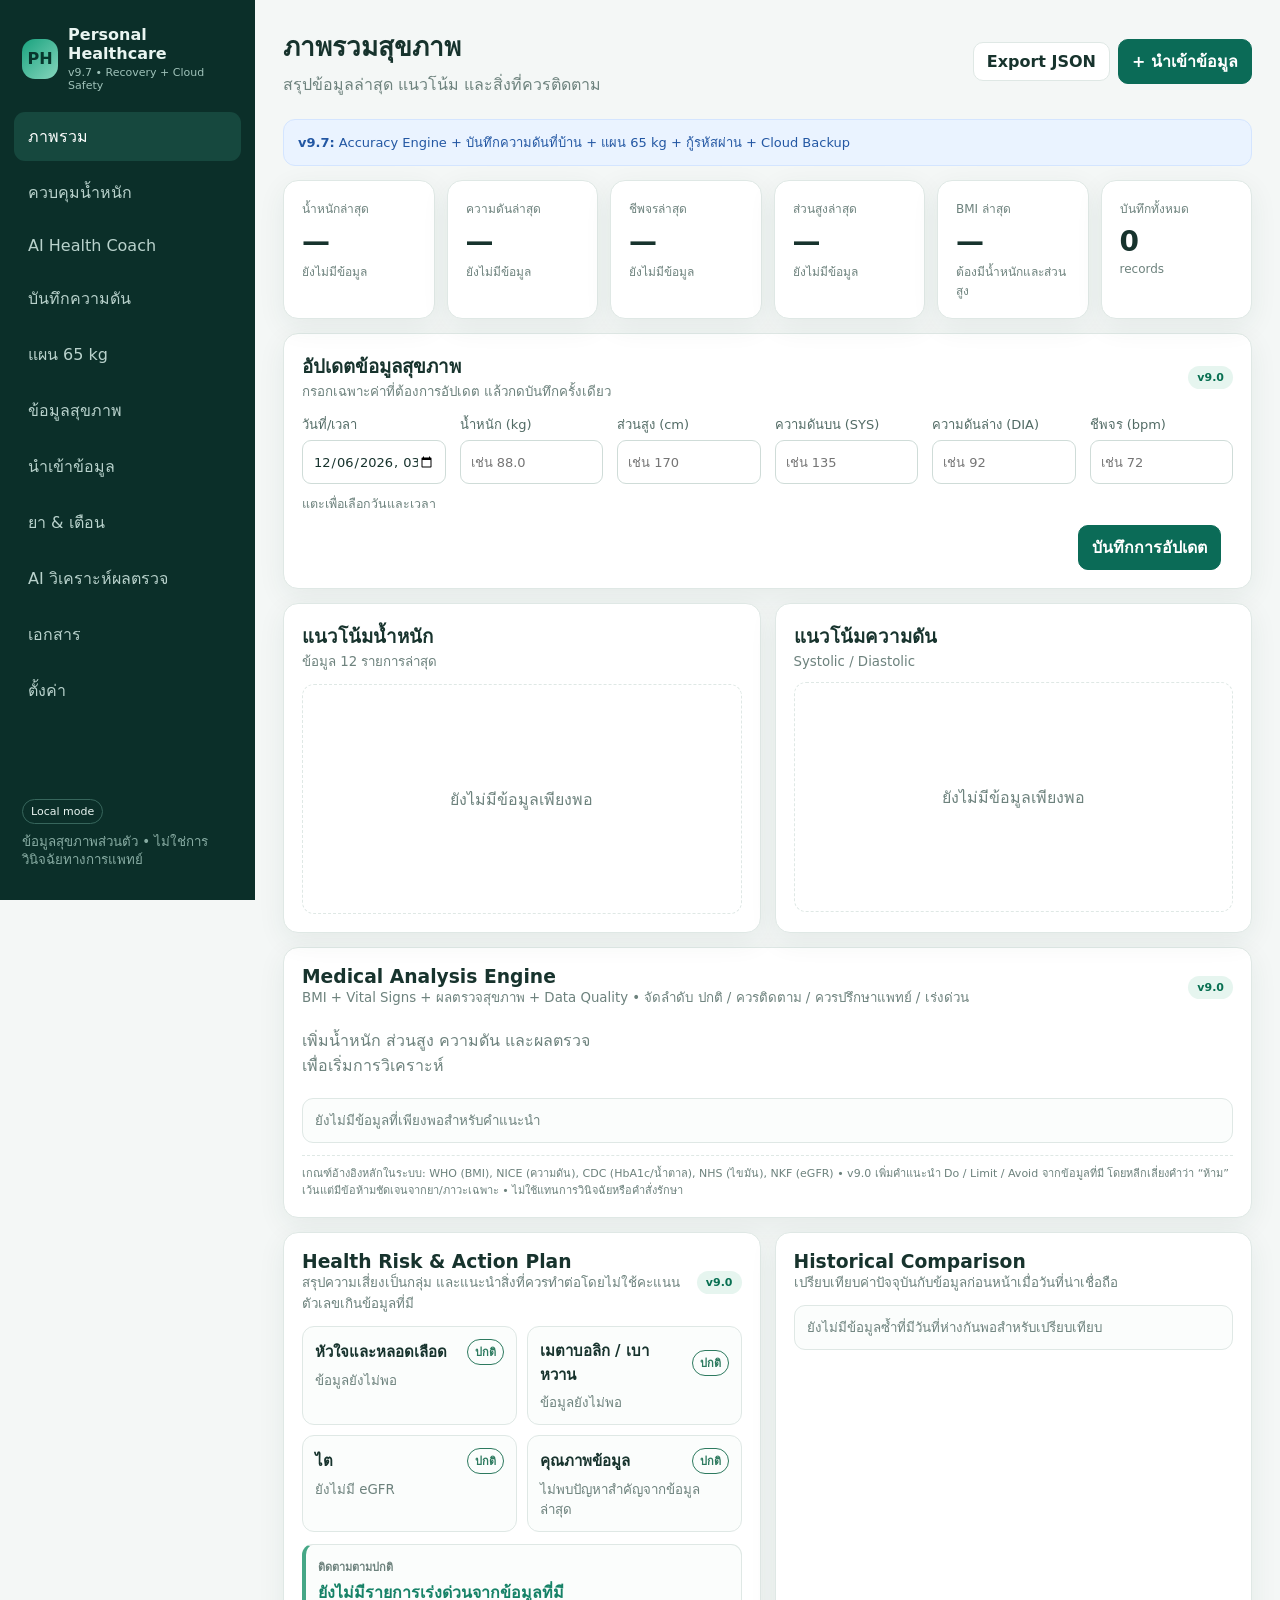
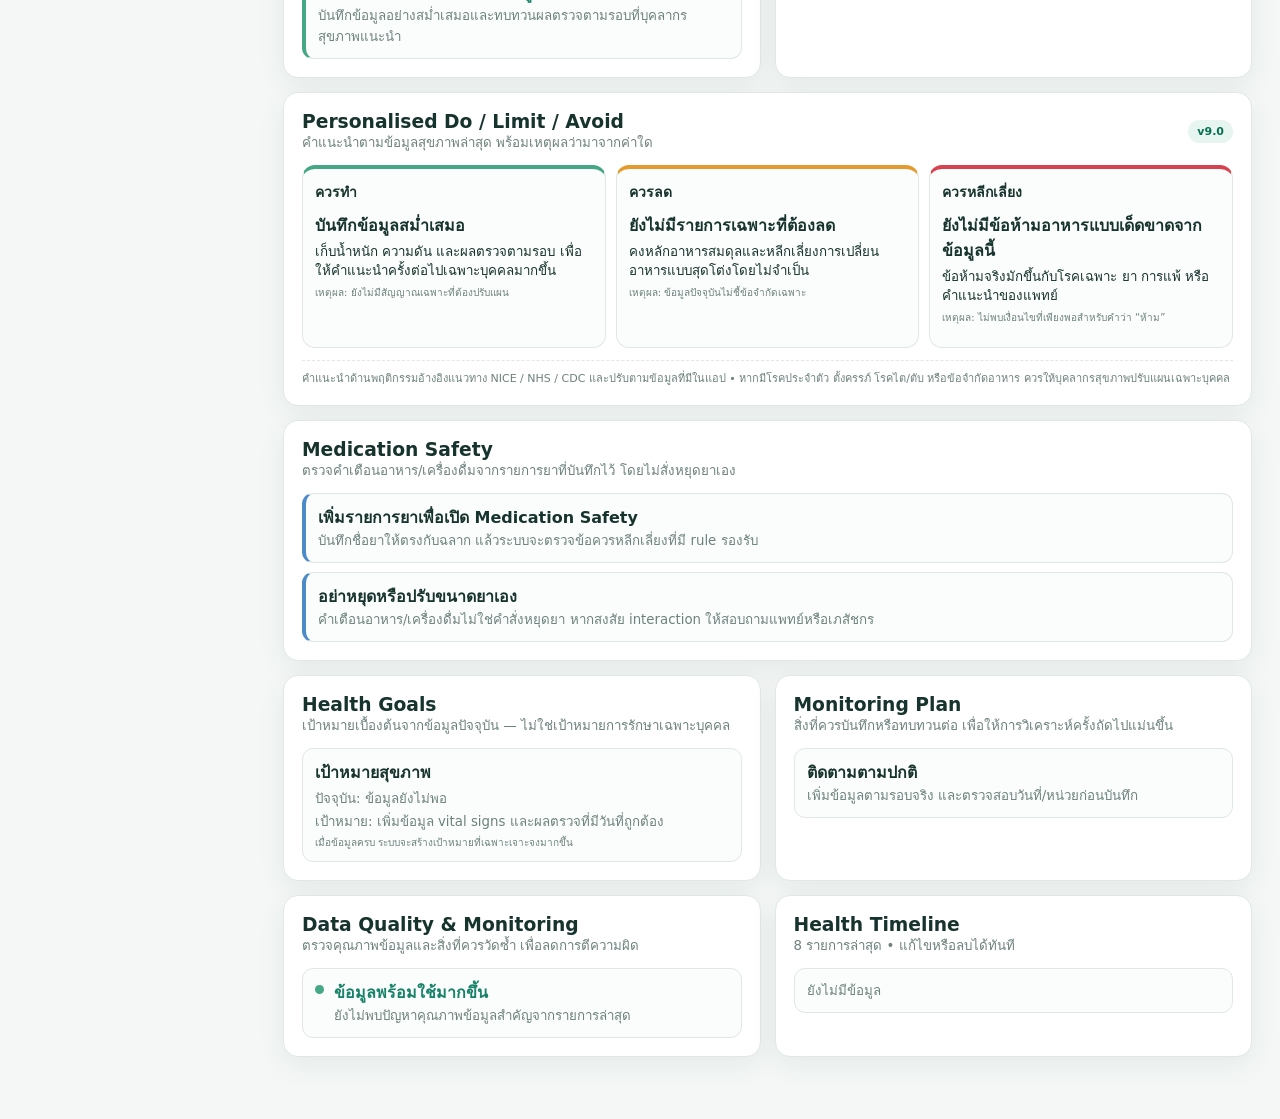
==== commit 997ced20: "Add files via upload" ====
--- a/index.html
+++ b/index.html
@@ -4,7 +4,7 @@
   <meta charset="utf-8" />
   <meta name="viewport" content="width=device-width,initial-scale=1,viewport-fit=cover" />
   <meta name="theme-color" content="#0b6b57" />
-  <title>Personal Healthcare v9.6</title>
+  <title>Personal Healthcare v9.7</title>
   <link rel="manifest" href="manifest.webmanifest" />
   <link rel="stylesheet" href="styles.css" />
 </head>
@@ -13,7 +13,7 @@
   <aside class="sidebar">
     <div class="brand">
       <div class="logo">PH</div>
-      <div><strong>Personal Healthcare</strong><small>v9.6 • Complete Health Platform</small></div>
+      <div><strong>Personal Healthcare</strong><small>v9.7 • Recovery + Cloud Safety</small></div>
     </div>
     <nav>
       <button class="nav active" data-view="dashboard">ภาพรวม</button>
@@ -48,7 +48,7 @@
 
     <section class="view active" id="view-dashboard">
       <div class="notice info">
-        <strong>v9.3–v9.6:</strong> Accuracy Engine + บันทึกความดันที่บ้าน + แผนเป้าหมาย 65 kg + บัญชีและซิงก์ Supabase
+        <strong>v9.7:</strong> Accuracy Engine + บันทึกความดันที่บ้าน + แผน 65 kg + กู้รหัสผ่าน + Cloud Backup
       </div>
 
       <div class="kpis">
@@ -78,11 +78,11 @@
           <span class="v84-badge">v9.0</span>
         </div>
         <form id="quickUpdateForm" class="quick-update-grid">
-          <label>วันที่/เวลา<input class="input" id="quickDate" type="datetime-local" required></label>
-          <label>น้ำหนัก (kg)<input class="input" id="quickWeight" type="number" min="20" max="400" step="0.1" placeholder="เช่น 79.5"></label>
+          <label>วันที่/เวลา<input class="input" id="quickDate" type="datetime-local" required><small class="field-hint">แตะเพื่อเลือกวันและเวลา</small></label>
+          <label>น้ำหนัก (kg)<input class="input" id="quickWeight" type="number" inputmode="decimal" min="20" max="400" step="0.1" placeholder="เช่น 88.0"></label>
           <label>ส่วนสูง (cm)<input class="input" id="quickHeight" type="number" min="80" max="250" step="0.1" placeholder="เช่น 170"></label>
-          <label>ความดันบน (SYS)<input class="input" id="quickSys" type="number" min="50" max="300" step="1" placeholder="เช่น 128"></label>
-          <label>ความดันล่าง (DIA)<input class="input" id="quickDia" type="number" min="30" max="200" step="1" placeholder="เช่น 82"></label>
+          <label>ความดันบน (SYS)<input class="input" id="quickSys" type="number" inputmode="numeric" min="50" max="300" step="1" placeholder="เช่น 135"></label>
+          <label>ความดันล่าง (DIA)<input class="input" id="quickDia" type="number" inputmode="numeric" min="30" max="200" step="1" placeholder="เช่น 92"></label>
           <label>ชีพจร (bpm)<input class="input" id="quickPulse" type="number" min="25" max="250" step="1" placeholder="เช่น 72"></label>
           <div class="quick-update-action"><button class="btn primary" type="submit">บันทึกการอัปเดต</button><small id="quickUpdateStatus" class="muted"></small></div>
         </form>
@@ -175,11 +175,11 @@
         </article>
         <article class="panel"><div class="panel-head"><div><h3>บันทึกวันนี้</h3><small>น้ำหนัก รอบเอว อาหาร และกิจกรรม</small></div></div>
           <form id="bodyLogForm" class="form-grid">
-            <label>วันที่<input class="input" id="wmDate" type="date" required></label><label>น้ำหนัก (kg)<input class="input" id="wmWeight" type="number" min="20" max="400" step="0.1"></label>
-            <label>รอบเอว (cm)<input class="input" id="wmWaistInput" type="number" min="30" max="250" step="0.1"></label><label>พลังงานที่กิน (kcal)<input class="input" id="wmCaloriesEaten" type="number" min="0" max="10000"></label>
-            <label>โปรตีน (g)<input class="input" id="wmProteinEaten" type="number" min="0" max="500"></label><label>จำนวนก้าว<input class="input" id="wmStepsDone" type="number" min="0" max="100000"></label>
-            <label>คาร์ดิโอ (นาที)<input class="input" id="wmCardio" type="number" min="0" max="600"></label><label>เวทเทรนนิ่ง (นาที)<input class="input" id="wmStrength" type="number" min="0" max="600"></label>
-            <button class="btn primary full" type="submit">บันทึกข้อมูลวันนี้</button>
+            <label>วันที่<input class="input" id="wmDate" type="date" required><small class="field-hint">เลือกวันที่บันทึก</small></label><label>น้ำหนัก (kg)<input class="input" id="wmWeight" type="number" inputmode="decimal" min="20" max="400" step="0.1" placeholder="เช่น 88.0"></label>
+            <label>รอบเอว (cm)<input class="input" id="wmWaistInput" type="number" inputmode="decimal" min="30" max="250" step="0.1" placeholder="เช่น 100"></label><label>พลังงานที่กิน (kcal)<input class="input" id="wmCaloriesEaten" type="number" inputmode="numeric" min="0" max="10000" placeholder="เช่น 1800"></label>
+            <label>โปรตีน (g)<input class="input" id="wmProteinEaten" type="number" inputmode="numeric" min="0" max="500" placeholder="เช่น 90"></label><label>จำนวนก้าว<input class="input" id="wmStepsDone" type="number" inputmode="numeric" min="0" max="100000" placeholder="เช่น 6000"></label>
+            <label>คาร์ดิโอ (นาที)<input class="input" id="wmCardio" type="number" inputmode="numeric" min="0" max="600" placeholder="เช่น 20"></label><label>เวทเทรนนิ่ง (นาที)<input class="input" id="wmStrength" type="number" inputmode="numeric" min="0" max="600" placeholder="เช่น 15"></label>
+            <button class="btn primary full" type="submit">บันทึกข้อมูลวันนี้</button><small id="bodyLogStatus" class="muted full"></small>
           </form>
         </article>
       </div>
@@ -225,11 +225,11 @@
       <div class="grid two">
         <article class="panel"><div class="panel-head"><div><h3>เพิ่มชุดวัด</h3><small>ใช้ค่า 2 ครั้งที่วัดห่างกันอย่างน้อย 1 นาที</small></div></div>
           <form id="bpSessionForm" class="form-grid">
-            <label>วันที่<input class="input" id="bpSessionDate" type="date" required></label><label>ช่วงเวลา<select class="input" id="bpPeriod"><option value="morning">เช้า</option><option value="evening">เย็น</option></select></label>
-            <label>ครั้งที่ 1 SYS<input class="input" id="bpSys1" type="number" min="50" max="300" required></label><label>ครั้งที่ 1 DIA<input class="input" id="bpDia1" type="number" min="30" max="200" required></label>
-            <label>ครั้งที่ 2 SYS<input class="input" id="bpSys2" type="number" min="50" max="300" required></label><label>ครั้งที่ 2 DIA<input class="input" id="bpDia2" type="number" min="30" max="200" required></label>
+            <label>วันที่<input class="input" id="bpSessionDate" type="date" required><small class="field-hint">เลือกวันที่วัด</small></label><label>ช่วงเวลา<select class="input" id="bpPeriod"><option value="morning">เช้า</option><option value="evening">เย็น</option></select></label>
+            <label>ครั้งที่ 1 SYS (ตัวบน)<input class="input" id="bpSys1" type="number" inputmode="numeric" min="50" max="300" placeholder="เช่น 135" required></label><label>ครั้งที่ 1 DIA (ตัวล่าง)<input class="input" id="bpDia1" type="number" inputmode="numeric" min="30" max="200" placeholder="เช่น 92" required></label>
+            <label>ครั้งที่ 2 SYS (ตัวบน)<input class="input" id="bpSys2" type="number" inputmode="numeric" min="50" max="300" placeholder="เช่น 132" required></label><label>ครั้งที่ 2 DIA (ตัวล่าง)<input class="input" id="bpDia2" type="number" inputmode="numeric" min="30" max="200" placeholder="เช่น 90" required></label>
             <label class="full checkline"><input id="bpRested" type="checkbox" required> พักอย่างน้อย 5 นาที ไม่พูดระหว่างวัด และวางแขนระดับหัวใจ</label>
-            <button class="btn primary full" type="submit">บันทึกชุดวัดและค่าเฉลี่ย</button>
+            <button class="btn primary full" type="submit">บันทึกชุดวัดและค่าเฉลี่ย</button><small id="bpFormStatus" class="muted full"></small>
           </form>
         </article>
         <article class="panel"><div class="panel-head"><div><h3>วิธีวัดและสรุป</h3><small>ลดความคลาดเคลื่อนจากท่าทางและค่าครั้งเดียว</small></div></div><div id="bpProtocol" class="stack"></div></article>
@@ -450,9 +450,10 @@
     <section class="view" id="view-settings">
       <div class="grid two">
         <div class="panel account-panel">
-          <h3>บัญชีและการซิงก์ v9.6</h3><p class="muted">ใช้ Supabase Auth เพื่อแยกข้อมูลของแต่ละคน ไม่เก็บรหัสผ่านในแอป</p>
+          <h3>บัญชีและการซิงก์ v9.7</h3><p class="muted">ใช้ Supabase Auth เพื่อแยกข้อมูลของแต่ละคน ไม่เก็บรหัสผ่านในแอป</p>
           <label>Email<input class="input" id="accountEmail" type="email" autocomplete="email" placeholder="name@example.com"></label><label>Password<input class="input" id="accountPassword" type="password" autocomplete="current-password" minlength="6" placeholder="อย่างน้อย 6 ตัวอักษร"></label>
-          <div class="row"><button class="btn primary" id="signInBtn" type="button">เข้าสู่ระบบ</button><button class="btn ghost" id="signUpBtn" type="button">สมัครบัญชี</button><button class="btn ghost" id="signOutBtn" type="button">ออกจากระบบ</button></div><p id="accountStatus" class="muted">ยังไม่ได้เข้าสู่ระบบ</p>
+          <div class="row"><button class="btn primary" id="signInBtn" type="button">เข้าสู่ระบบ</button><button class="btn ghost" id="signUpBtn" type="button">สมัครบัญชี</button><button class="btn ghost" id="forgotPasswordBtn" type="button">ลืมรหัสผ่าน</button><button class="btn ghost" id="signOutBtn" type="button">ออกจากระบบ</button></div><p id="accountStatus" class="muted">ยังไม่ได้เข้าสู่ระบบ</p>
+          <div id="recoveryPanel" class="notice hidden"><strong>ตั้งรหัสผ่านใหม่</strong><p class="muted">เปิดหน้านี้จากลิงก์ Recovery แล้วกรอกรหัสใหม่อย่างน้อย 8 ตัว</p><label>รหัสผ่านใหม่<input class="input" id="newAccountPassword" type="password" autocomplete="new-password" minlength="8"></label><button class="btn primary" id="updatePasswordBtn" type="button">บันทึกรหัสผ่านใหม่</button></div>
           <div class="row"><button class="btn primary" id="syncPushBtn" type="button">ส่งข้อมูลขึ้น Cloud</button><button class="btn ghost" id="syncPullBtn" type="button">ดึงข้อมูลจาก Cloud</button></div><p id="syncStatus" class="muted"></p>
         </div>
         <div class="panel">
--- a/styles.css
+++ b/styles.css
@@ -103,4 +103,24 @@
 .coach-hero{display:flex;align-items:center;justify-content:space-between;gap:18px;background:linear-gradient(135deg,#ffffff,#eaf7f3);margin-bottom:14px}.coach-hero h2{margin:10px 0 5px;font-size:24px}.coach-hero p{margin:0;line-height:1.55}.coach-kpis{display:grid;grid-template-columns:repeat(4,minmax(0,1fr));gap:12px;margin-bottom:14px}.coach-grid{margin-bottom:14px}.coach-item{border-left:4px solid #45a786}.coach-item.watch{border-left-color:#e59a2e}.coach-item.consult,.coach-item.danger{border-left-color:#d74250}.coach-item.info{border-left-color:#4d8ac8}.coach-item small,.coach-item span{display:block;margin-top:4px;line-height:1.5}.coach-item span{font-size:10px;color:var(--muted)}.coach-trends{display:grid;grid-template-columns:repeat(3,minmax(0,1fr));gap:10px}.coach-trend-card{border:1px solid var(--line);border-radius:12px;padding:13px;background:#fbfdfc}.coach-trend-card span,.coach-trend-card small{display:block;color:var(--muted)}.coach-trend-card b{display:block;font-size:20px;margin:5px 0}@media(max-width:1000px){.coach-kpis{grid-template-columns:repeat(2,1fr)}}@media(max-width:700px){.coach-hero{align-items:stretch;flex-direction:column}.coach-kpis,.coach-trends{grid-template-columns:1fr}}
 
 /* v9.3-v9.6 */
+.field-hint{display:block;margin-top:6px;color:var(--muted);font-size:.78rem;font-weight:400}
 .bp-kpis,.plan-kpis{display:grid;grid-template-columns:repeat(4,minmax(0,1fr));gap:12px;margin-bottom:14px}.checkline{display:flex!important;align-items:flex-start;gap:8px;line-height:1.45}.checkline input{margin-top:3px}.file-btn{display:inline-block;position:relative;overflow:hidden}.file-btn input{position:absolute;inset:0;opacity:0;cursor:pointer}.accuracy-good{border-left:4px solid #45a786}.accuracy-watch{border-left:4px solid #e59a2e}.accuracy-danger{border-left:4px solid #d74250}@media(max-width:1000px){.bp-kpis,.plan-kpis{grid-template-columns:repeat(2,1fr)}}@media(max-width:620px){.bp-kpis,.plan-kpis{grid-template-columns:1fr 1fr}}
+
+/* v9.7 iPad form overlap fix */
+.panel,.form-grid,.quick-update-grid,.form-grid>*,.quick-update-grid>*,label{min-width:0;max-width:100%}
+.input,.form-grid input,.form-grid select,.quick-update-grid input{display:block;width:100%;max-width:100%;min-width:0;box-sizing:border-box}
+.form-grid{grid-template-columns:repeat(2,minmax(0,1fr));gap:12px 16px;align-items:start}
+.quick-update-grid{grid-template-columns:repeat(6,minmax(0,1fr));gap:12px 14px;align-items:start}
+input[type="date"],input[type="datetime-local"],input[type="number"],select.input{min-height:44px;overflow:hidden}
+@media(max-width:1200px){.quick-update-grid{grid-template-columns:repeat(3,minmax(0,1fr))}}
+@media(max-width:820px){
+  .form-grid{grid-template-columns:1fr;gap:8px}
+  .form-grid .full{grid-column:auto}
+  .quick-update-grid{grid-template-columns:repeat(2,minmax(0,1fr))}
+  .panel{overflow:hidden}
+}
+@media(max-width:560px){
+  .quick-update-grid{grid-template-columns:1fr}
+  .quick-update-action{align-items:stretch;flex-direction:column}
+  .quick-update-action .btn{width:100%}
+}
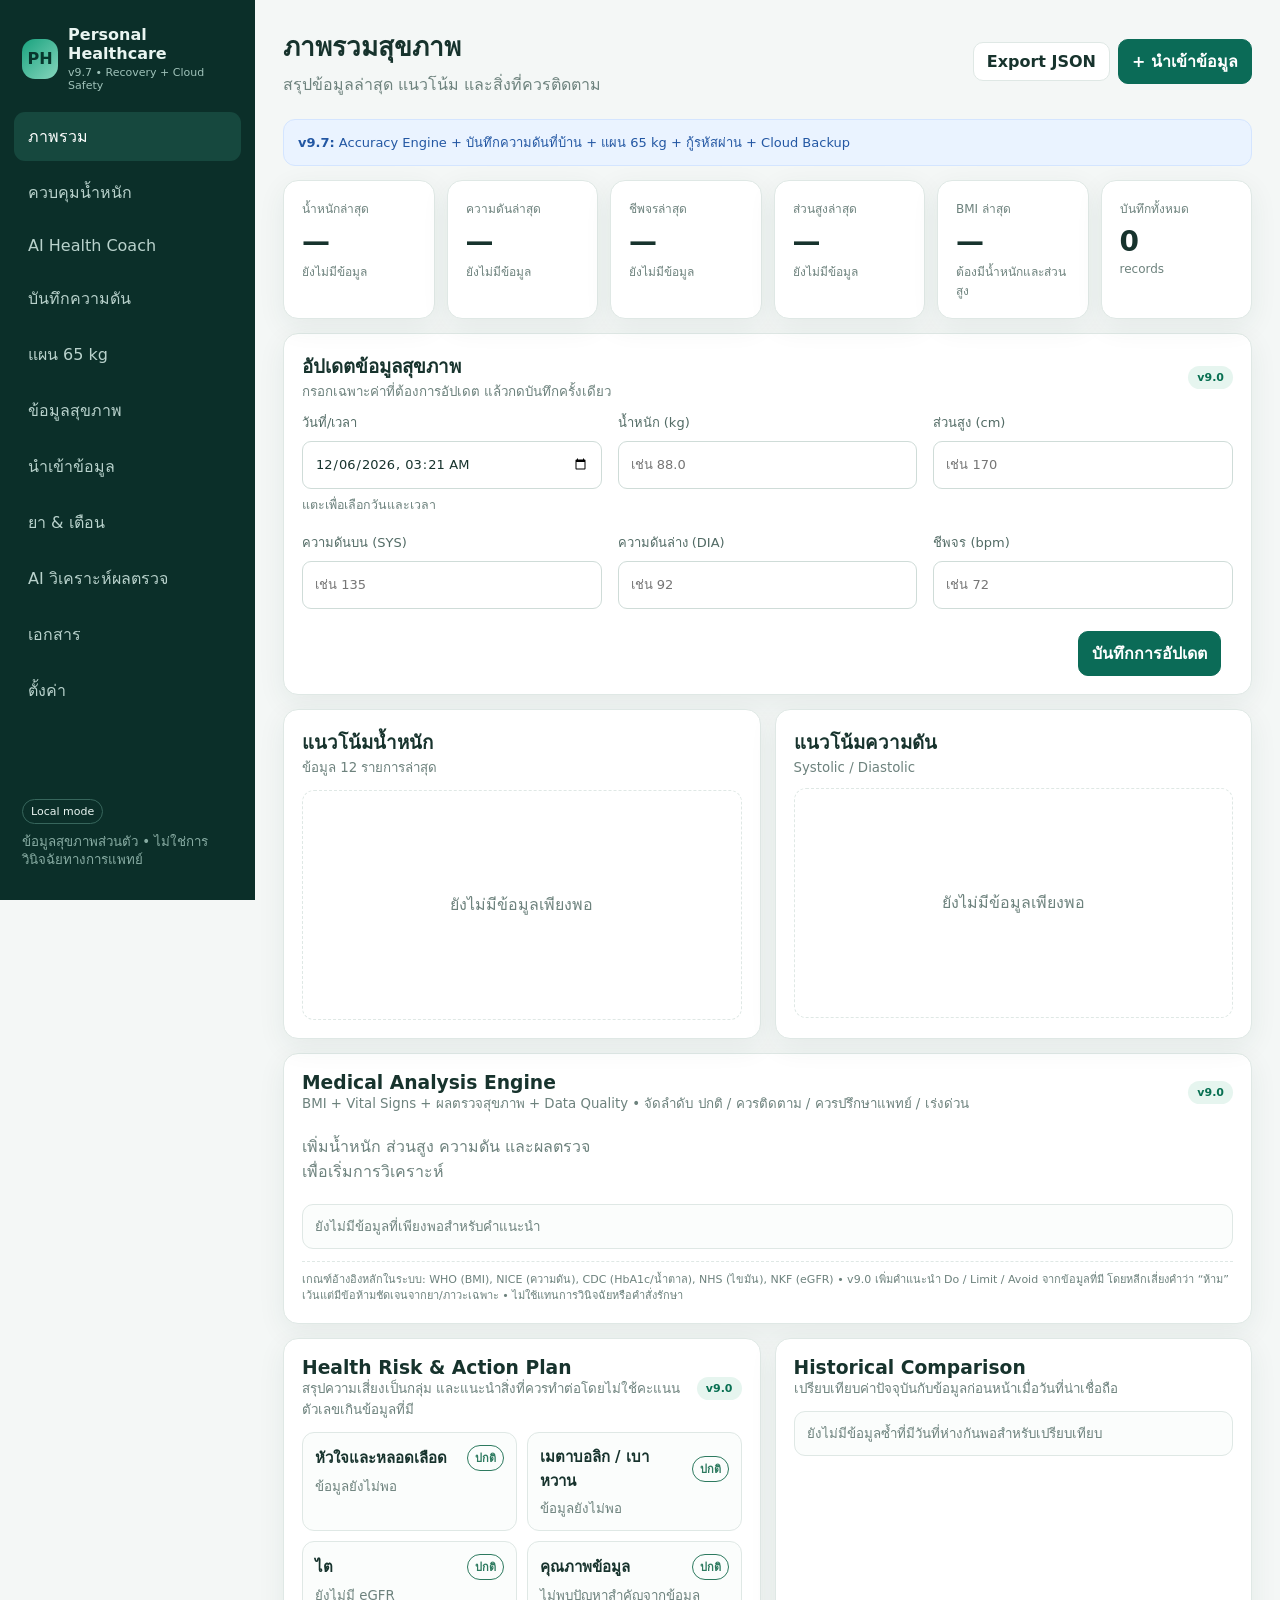
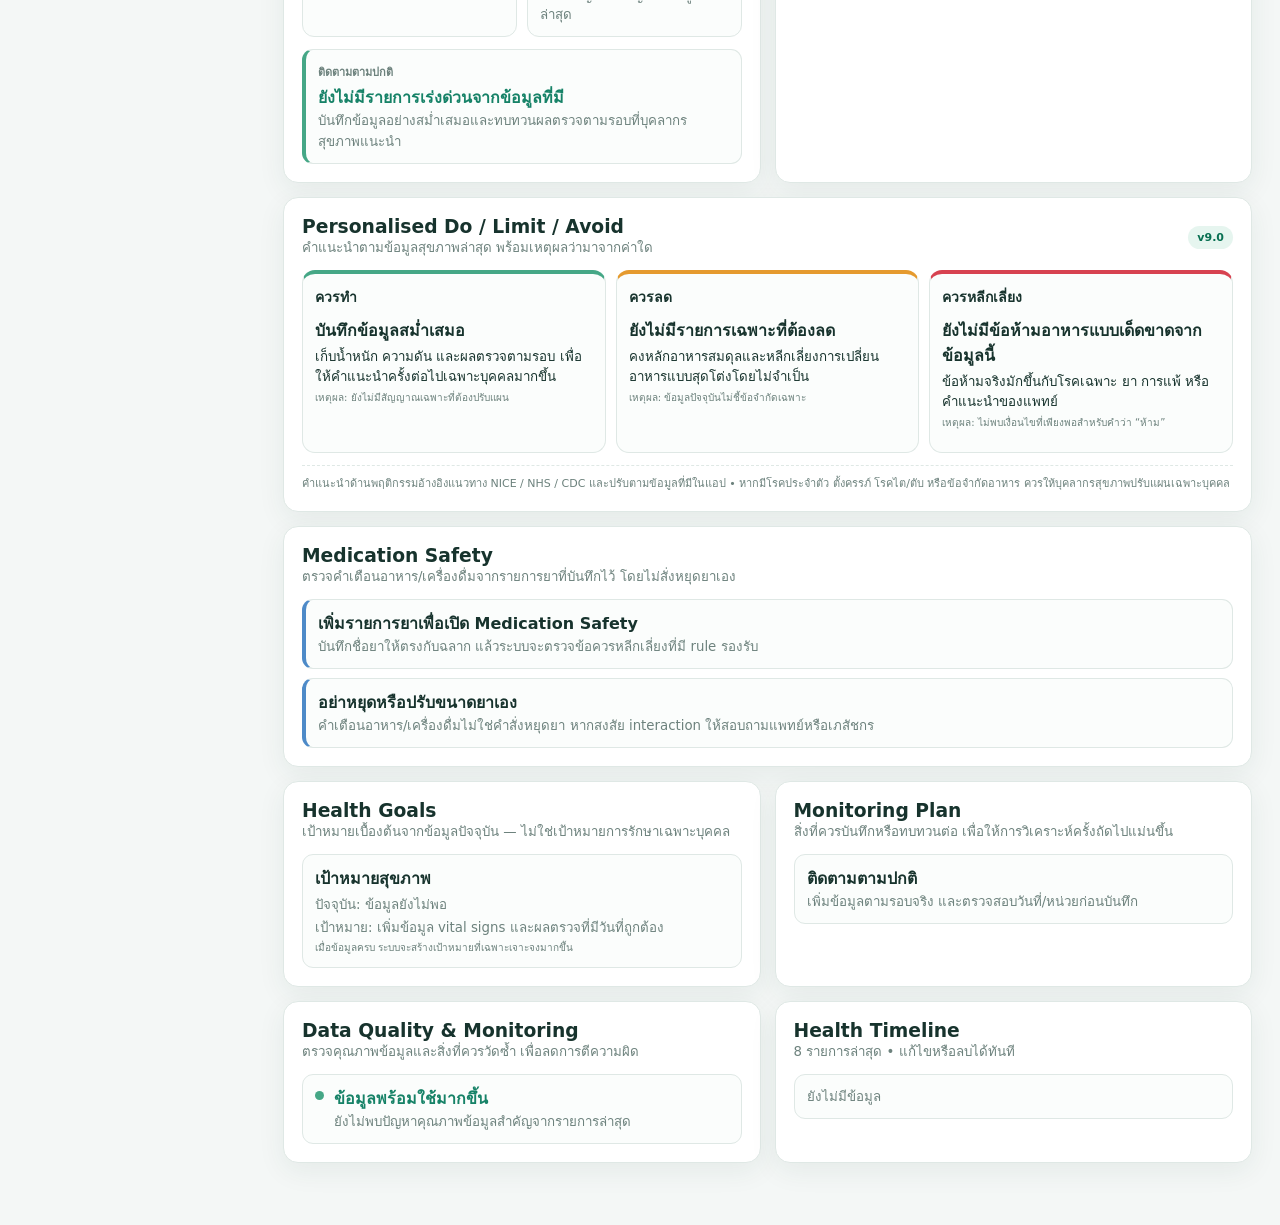
==== commit 362cb804: "Add files via upload" ====
--- a/index.html
+++ b/index.html
@@ -5,8 +5,8 @@
   <meta name="viewport" content="width=device-width,initial-scale=1,viewport-fit=cover" />
   <meta name="theme-color" content="#0b6b57" />
   <title>Personal Healthcare v9.7</title>
-  <link rel="manifest" href="manifest.webmanifest" />
-  <link rel="stylesheet" href="styles.css" />
+  <link rel="manifest" href="manifest.webmanifest?v=9.7.1" />
+  <link rel="stylesheet" href="styles.css?v=9.7.1" />
 </head>
 <body>
 <div class="app">
@@ -591,6 +591,6 @@
   </form>
 </dialog>
 
-<script src="app.js"></script>
+<script src="app.js?v=9.7.1"></script>
 </body>
 </html>
--- a/styles.css
+++ b/styles.css
@@ -124,3 +124,16 @@
   .quick-update-action{align-items:stretch;flex-direction:column}
   .quick-update-action .btn{width:100%}
 }
+
+/* v9.7.1 definitive Safari/iPad form spacing fix */
+#quickUpdateForm,#bodyLogForm,#bpSessionForm{grid-template-columns:1fr!important;row-gap:20px!important;column-gap:0!important;align-items:stretch!important}
+#quickUpdateForm>label,#bodyLogForm>label,#bpSessionForm>label{display:flex!important;flex-direction:column!important;gap:8px!important;margin:0!important;line-height:1.45!important;min-height:0!important;overflow:visible!important}
+#quickUpdateForm .input,#bodyLogForm .input,#bpSessionForm .input{display:block!important;position:static!important;width:100%!important;max-width:100%!important;min-width:0!important;height:48px!important;margin:0!important;padding:10px 12px!important;line-height:1.25!important}
+#quickUpdateForm .field-hint,#bodyLogForm .field-hint,#bpSessionForm .field-hint{margin:0!important;line-height:1.35!important}
+#quickUpdateForm .quick-update-action,#bodyLogForm .full,#bpSessionForm .full{grid-column:1!important;width:100%!important;margin-top:2px!important}
+#bpSessionForm .checkline{min-height:auto!important;height:auto!important;display:flex!important;flex-direction:row!important;align-items:flex-start!important}
+@media(min-width:1200px) and (hover:hover) and (pointer:fine){
+  #quickUpdateForm{grid-template-columns:repeat(3,minmax(0,1fr))!important;column-gap:16px!important}
+  #bodyLogForm,#bpSessionForm{grid-template-columns:repeat(2,minmax(0,1fr))!important;column-gap:18px!important}
+  #quickUpdateForm .quick-update-action,#bodyLogForm .full,#bpSessionForm .full{grid-column:1/-1!important}
+}
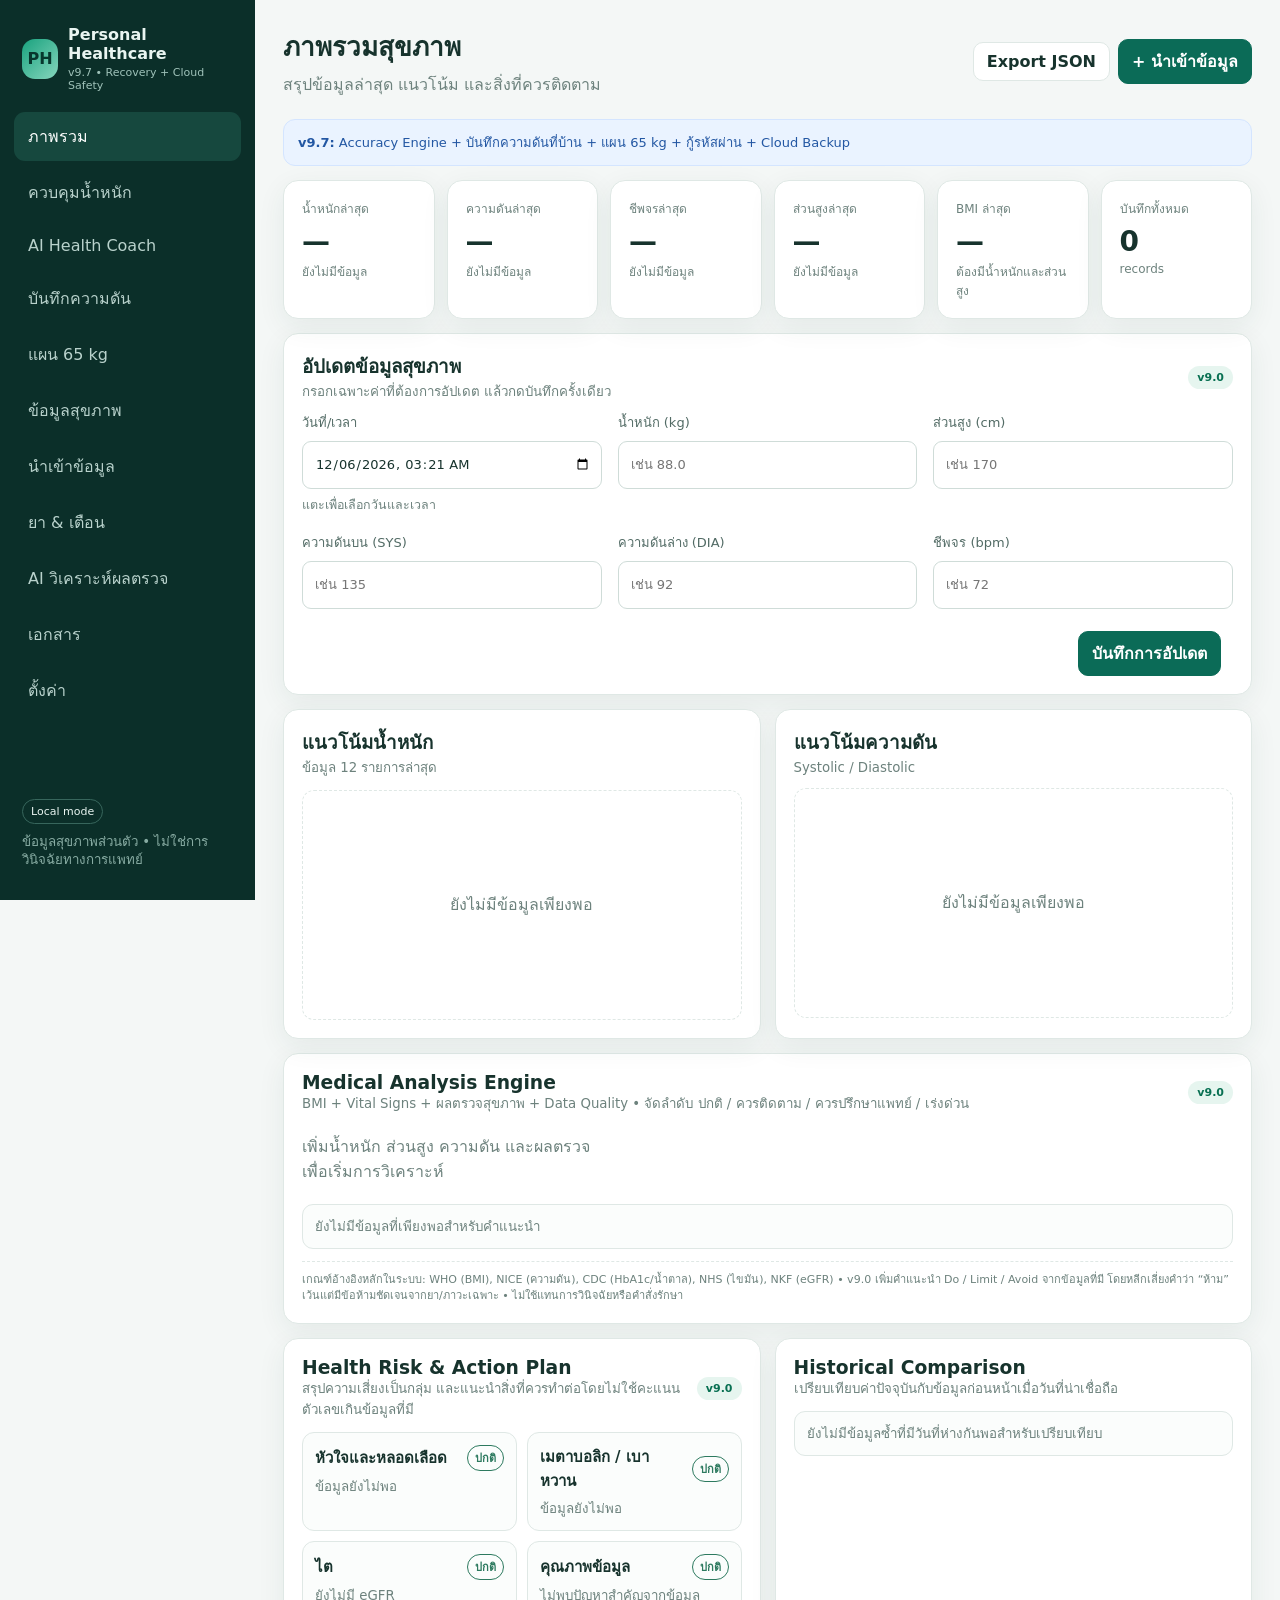
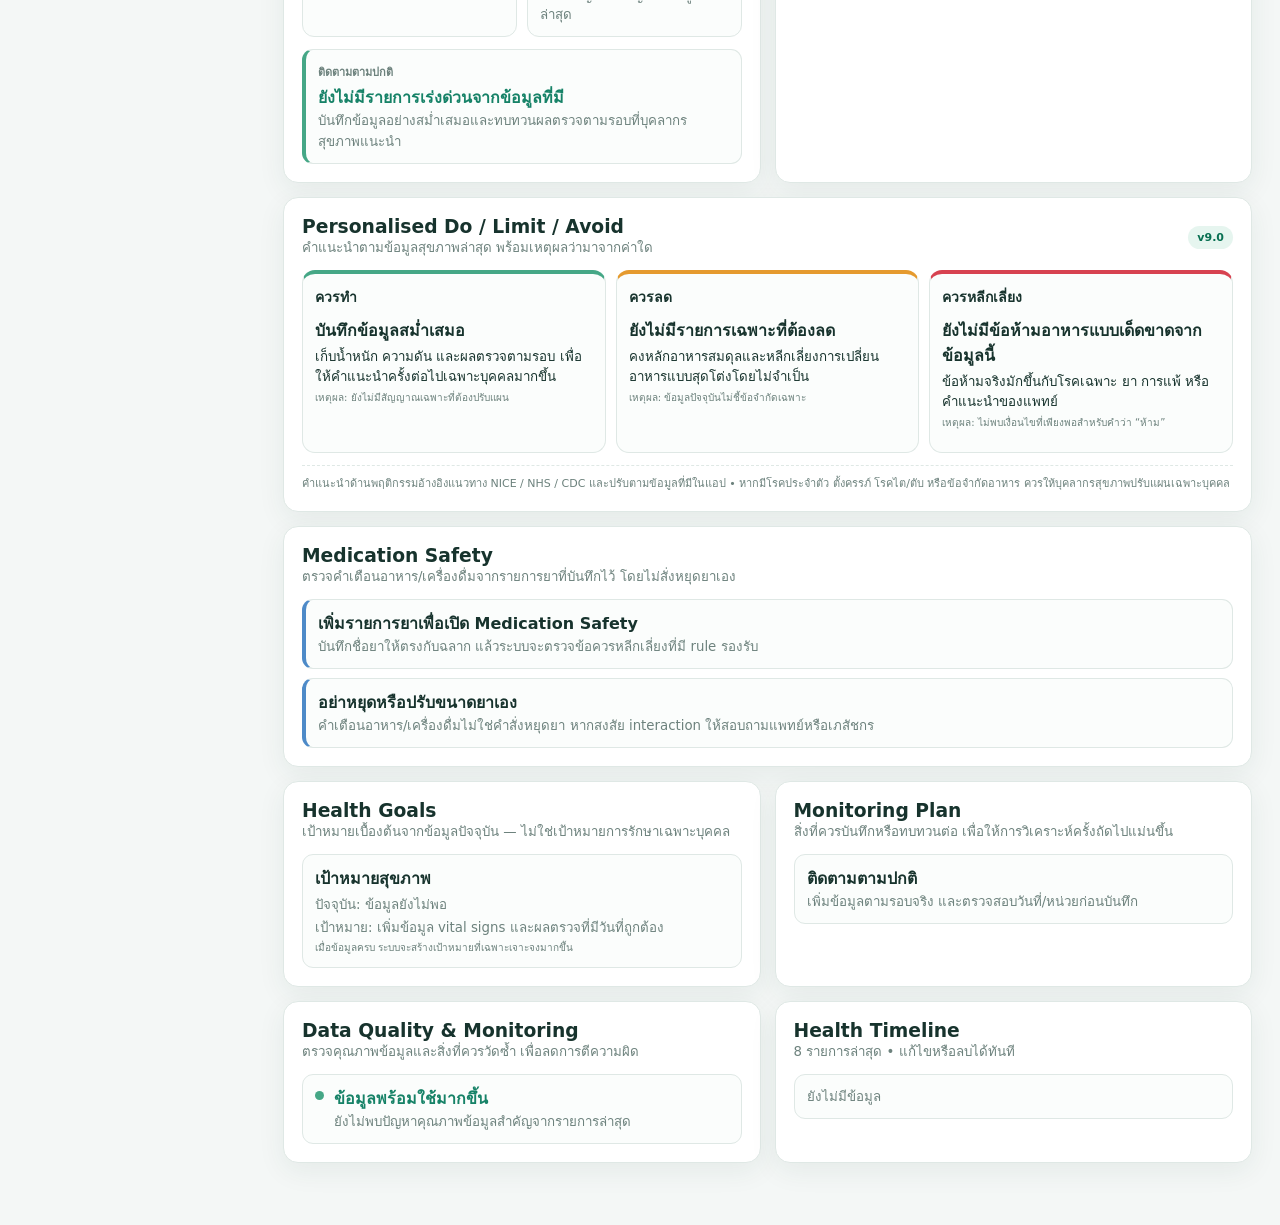
==== commit 68d23ab0: "Add files via upload" ====
--- a/index.html
+++ b/index.html
@@ -5,8 +5,8 @@
   <meta name="viewport" content="width=device-width,initial-scale=1,viewport-fit=cover" />
   <meta name="theme-color" content="#0b6b57" />
   <title>Personal Healthcare v9.7</title>
-  <link rel="manifest" href="manifest.webmanifest?v=9.7.1" />
-  <link rel="stylesheet" href="styles.css?v=9.7.1" />
+  <link rel="manifest" href="manifest.webmanifest?v=9.7.2" />
+  <link rel="stylesheet" href="styles.css?v=9.7.2" />
 </head>
 <body>
 <div class="app">
@@ -591,6 +591,6 @@
   </form>
 </dialog>
 
-<script src="app.js?v=9.7.1"></script>
+<script src="app.js?v=9.7.2"></script>
 </body>
 </html>
--- a/styles.css
+++ b/styles.css
@@ -137,3 +137,33 @@
   #bodyLogForm,#bpSessionForm{grid-template-columns:repeat(2,minmax(0,1fr))!important;column-gap:18px!important}
   #quickUpdateForm .quick-update-action,#bodyLogForm .full,#bpSessionForm .full{grid-column:1/-1!important}
 }
+
+/* v9.7.2 equal-height iPad date controls */
+#quickDate,#wmDate,#bpSessionDate{
+  -webkit-appearance:none!important;
+  appearance:none!important;
+  display:block!important;
+  width:100%!important;
+  height:48px!important;
+  min-height:48px!important;
+  max-height:48px!important;
+  padding:10px 12px!important;
+  line-height:26px!important;
+  text-align:left!important;
+  overflow:hidden!important;
+}
+#quickDate::-webkit-date-and-time-value,
+#wmDate::-webkit-date-and-time-value,
+#bpSessionDate::-webkit-date-and-time-value{
+  display:block!important;
+  width:100%!important;
+  min-height:0!important;
+  height:26px!important;
+  line-height:26px!important;
+  padding:0!important;
+  margin:0!important;
+  text-align:left!important;
+}
+#quickDate::-webkit-calendar-picker-indicator,
+#wmDate::-webkit-calendar-picker-indicator,
+#bpSessionDate::-webkit-calendar-picker-indicator{margin:0!important;padding:0!important}
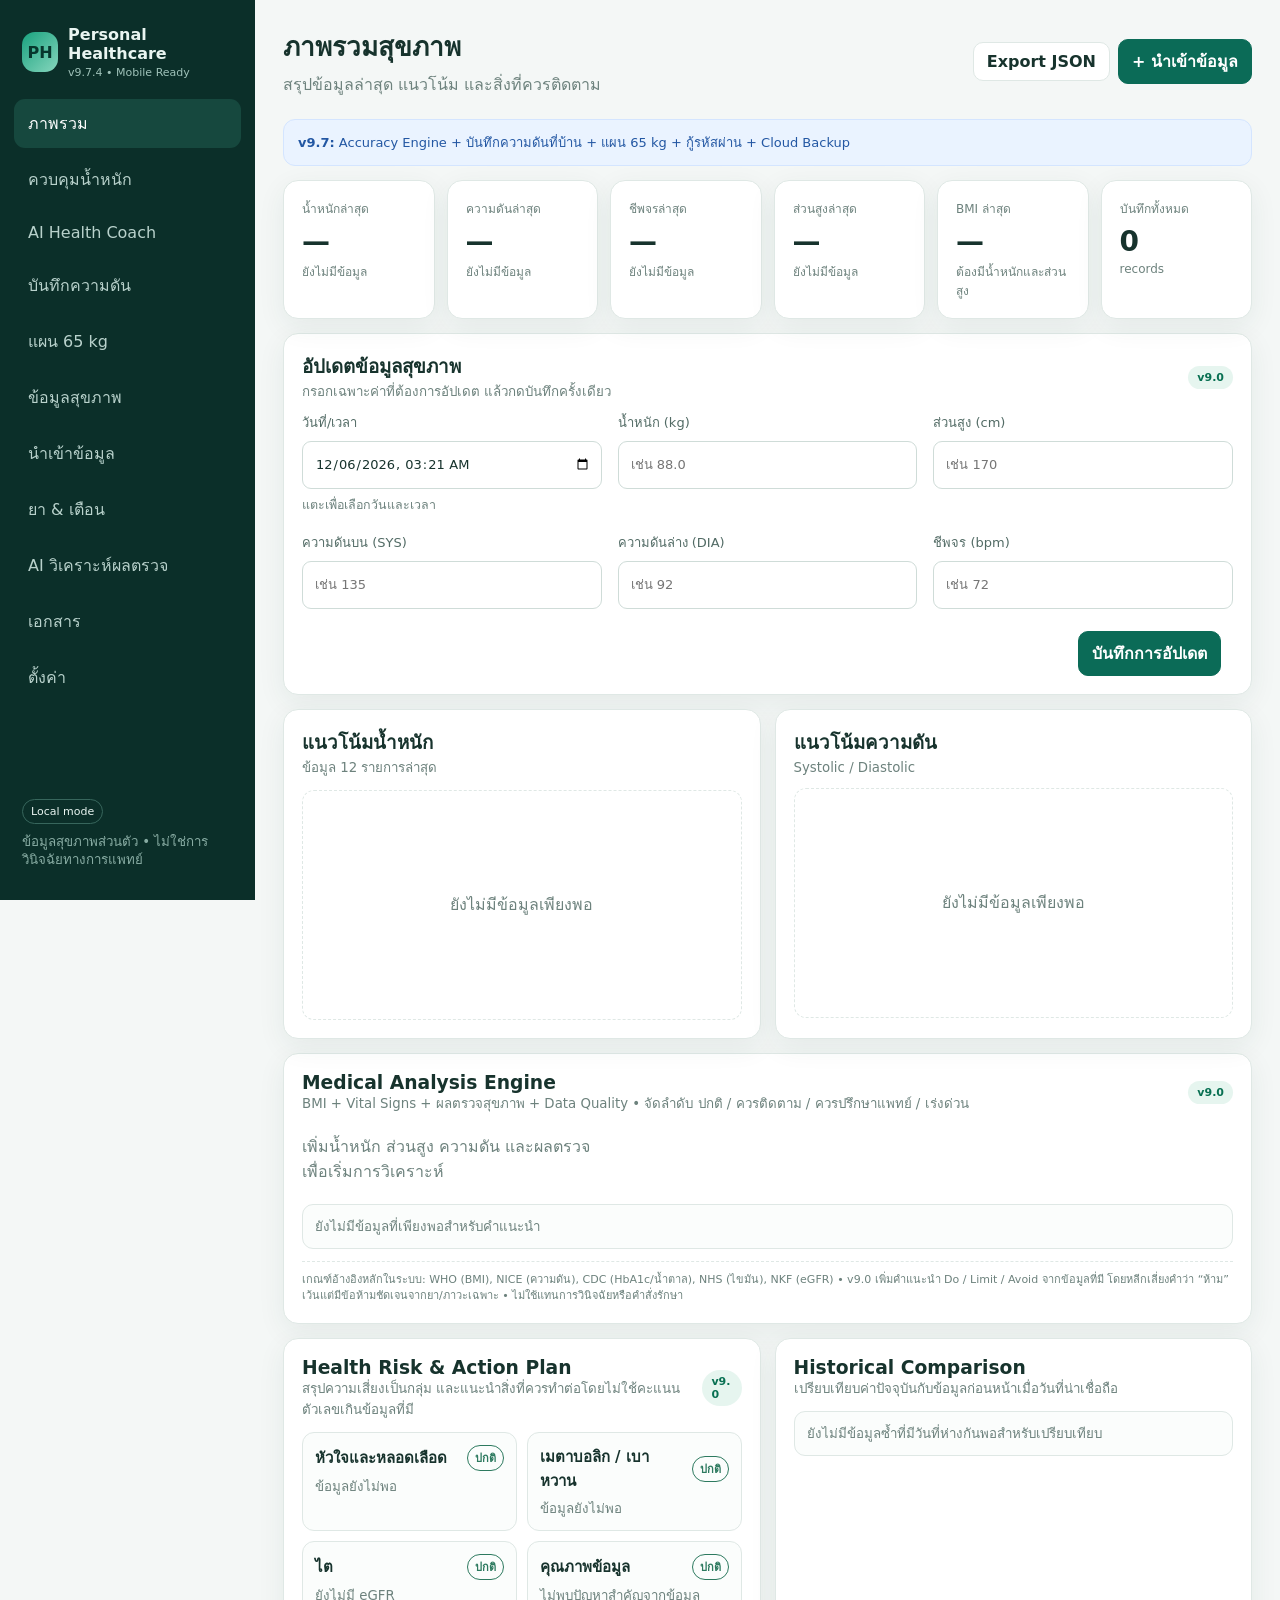
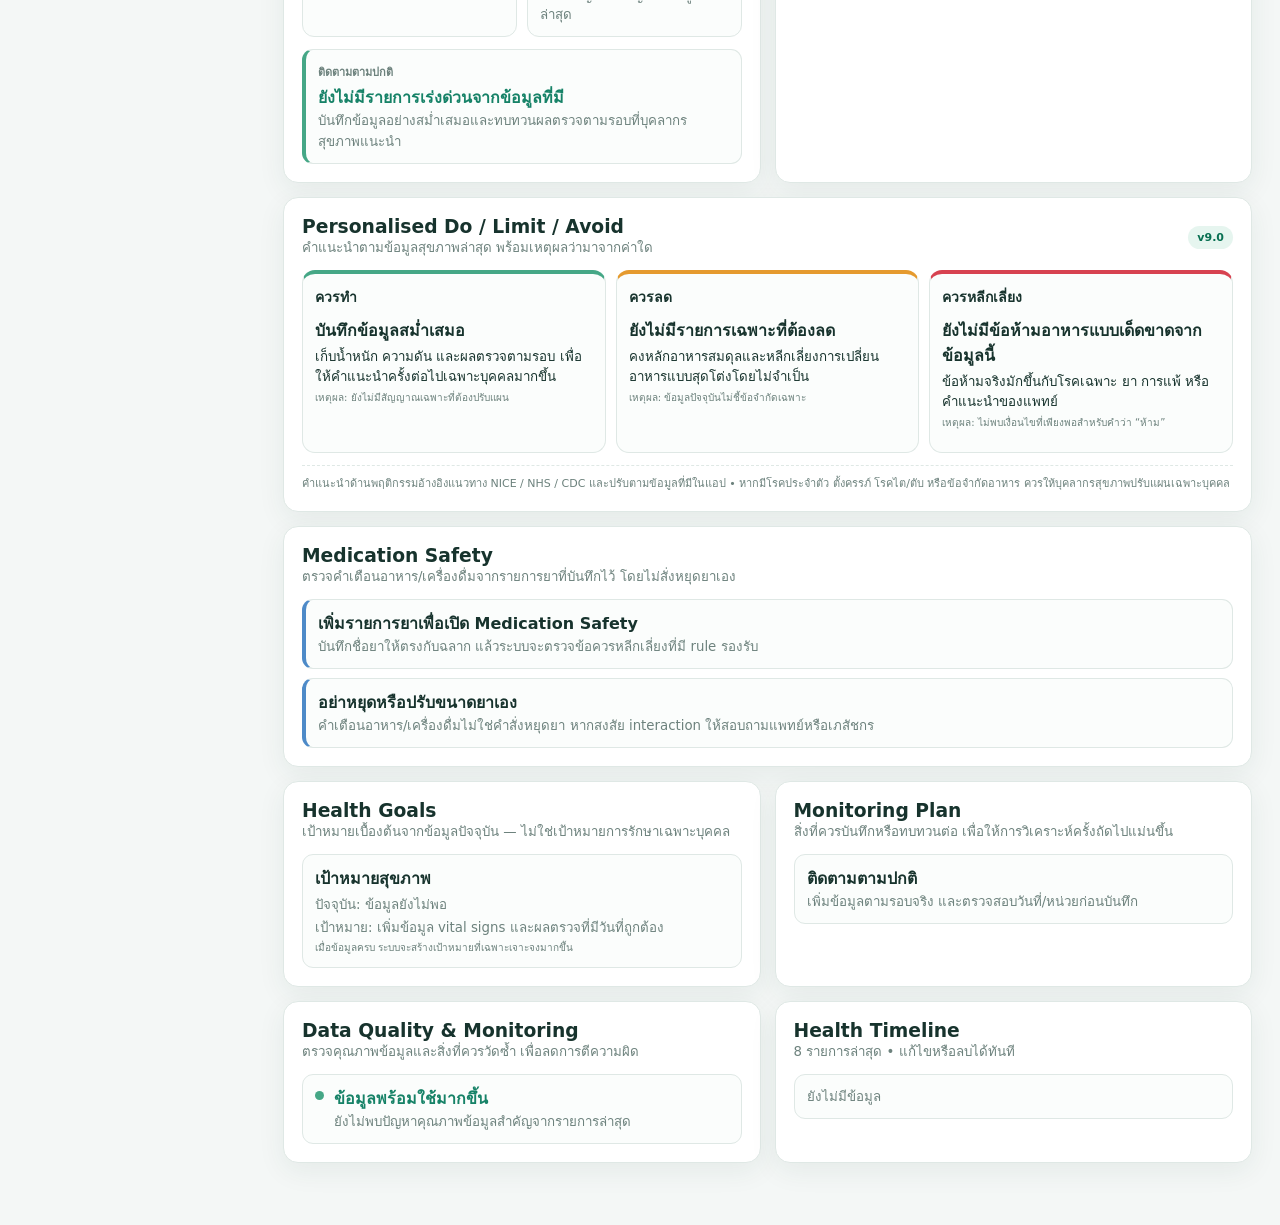
==== commit 8ba8b296: "Add files via upload" ====
--- a/index.html
+++ b/index.html
@@ -4,16 +4,38 @@
   <meta charset="utf-8" />
   <meta name="viewport" content="width=device-width,initial-scale=1,viewport-fit=cover" />
   <meta name="theme-color" content="#0b6b57" />
-  <title>Personal Healthcare v9.7</title>
-  <link rel="manifest" href="manifest.webmanifest?v=9.7.2" />
-  <link rel="stylesheet" href="styles.css?v=9.7.2" />
+  <title>Personal Healthcare v9.7.4</title>
+  <link rel="manifest" href="manifest.webmanifest?v=9.7.4" />
+  <link rel="stylesheet" href="styles.css?v=9.7.4" />
+  <style id="mobile-v974">
+  @media(max-width:700px){
+    html,body{width:100%!important;max-width:100%!important;margin:0!important;overflow-x:hidden!important;-webkit-text-size-adjust:100%}
+    body *{box-sizing:border-box}.app{display:block!important;width:100%!important;max-width:100%!important;min-width:0!important;overflow:hidden!important}
+    .sidebar{position:relative!important;width:100%!important;max-width:100%!important;min-width:0!important;height:auto!important;padding:10px 12px!important;overflow:hidden!important}
+    .brand{width:100%!important;min-width:0!important;padding:4px 0 10px!important}.logo{width:38px!important;height:38px!important;flex:0 0 38px!important}
+    .brand strong{font-size:15px!important}.brand small{font-size:10px!important}
+    .sidebar nav{display:flex!important;width:100%!important;max-width:100%!important;min-width:0!important;gap:6px!important;overflow-x:auto!important;overflow-y:hidden!important;-webkit-overflow-scrolling:touch}
+    .nav{flex:0 0 auto!important;width:auto!important;max-width:none!important;padding:9px 11px!important;font-size:12px!important;white-space:nowrap!important}
+    main{display:block!important;width:100%!important;max-width:100%!important;min-width:0!important;padding:14px 12px 40px!important;overflow:hidden!important}
+    .view,.topbar,.topbar>div,.notice,.panel,.kpi,.grid,.item{width:100%!important;max-width:100%!important;min-width:0!important}
+    .topbar{display:flex!important;flex-direction:column!important;align-items:stretch!important;gap:12px!important}.topbar h1{font-size:24px!important}.topbar p{font-size:13px!important;white-space:normal!important;overflow-wrap:anywhere!important}
+    .top-actions{display:grid!important;grid-template-columns:1fr!important;width:100%!important;gap:8px!important}.top-actions .btn{display:block!important;width:100%!important;min-width:0!important}
+    .kpis,.coach-kpis,.wm-kpis,.bp-kpis,.plan-kpis,.coach-trends,.grid.two,.guidance-columns,.medical-summary,.risk-overview,.validation-kpis,.file-grid,.mapping,.save-stats{display:grid!important;grid-template-columns:minmax(0,1fr)!important;width:100%!important}
+    .panel,.kpi{padding:14px!important;overflow:hidden!important}.notice,.panel,.kpi,.item,.coach-item,.coach-trend-card,.panel *{max-width:100%!important;overflow-wrap:anywhere!important}
+    .coach-hero{display:flex!important;flex-direction:column!important;align-items:stretch!important}.coach-hero h2{font-size:21px!important}
+    .panel-head{flex-wrap:wrap!important;align-items:flex-start!important}.panel-head.split{flex-direction:column!important}
+    .row,.import-actions,.footer-actions{display:flex!important;flex-direction:column!important;align-items:stretch!important;width:100%!important}.row .btn,.import-actions .btn,.footer-actions .btn{width:100%!important}
+    .btn{min-height:44px!important;white-space:normal!important}input,select,textarea{max-width:100%!important;min-width:0!important}
+    dialog,.wide-dialog{width:calc(100vw - 20px)!important;max-width:calc(100vw - 20px)!important;margin:auto!important}.table-wrap{width:100%!important;max-width:100%!important;overflow-x:auto!important}
+  }
+  </style>
 </head>
 <body>
 <div class="app">
   <aside class="sidebar">
     <div class="brand">
       <div class="logo">PH</div>
-      <div><strong>Personal Healthcare</strong><small>v9.7 • Recovery + Cloud Safety</small></div>
+      <div><strong>Personal Healthcare</strong><small>v9.7.4 • Mobile Ready</small></div>
     </div>
     <nav>
       <button class="nav active" data-view="dashboard">ภาพรวม</button>
@@ -591,6 +613,9 @@
   </form>
 </dialog>
 
-<script src="app.js?v=9.7.2"></script>
+<script src="app.js?v=9.7.4"></script>
+<script>
+if('serviceWorker' in navigator){window.addEventListener('load',async()=>{try{const r=await navigator.serviceWorker.getRegistrations();await Promise.all(r.map(x=>x.unregister()));if('caches' in window){const k=await caches.keys();await Promise.all(k.map(x=>caches.delete(x)))}await navigator.serviceWorker.register('./sw.js?v=9.7.4')}catch(e){console.warn(e)}})}
+</script>
 </body>
 </html>
--- a/styles.css
+++ b/styles.css
@@ -167,3 +167,47 @@
 #quickDate::-webkit-calendar-picker-indicator,
 #wmDate::-webkit-calendar-picker-indicator,
 #bpSessionDate::-webkit-calendar-picker-indicator{margin:0!important;padding:0!important}
+
+/* v9.7.3 iPhone responsive width fix */
+html,body{width:100%;max-width:100%;overflow-x:hidden;-webkit-text-size-adjust:100%}
+.app,.sidebar,.sidebar nav,main,.view,.topbar,.topbar>*,.notice,.panel,.kpi,.item{min-width:0;max-width:100%}
+.app{width:100%;overflow-x:clip}
+.sidebar{width:100%}
+.sidebar nav{width:100%;max-width:100%;overscroll-behavior-inline:contain;-webkit-overflow-scrolling:touch}
+.topbar h1,.topbar p,.notice,.panel,.item,.coach-item,.coach-trend-card{overflow-wrap:anywhere}
+img,svg,canvas,video{max-width:100%}
+
+@media(max-width:620px){
+  main{width:100%;padding:14px 12px 40px}
+  .sidebar{padding:8px 10px}
+  .brand{padding:4px 2px 8px}
+  .logo{width:36px;height:36px;border-radius:11px;flex:0 0 36px}
+  .brand strong{font-size:14px}
+  .brand small{font-size:10px}
+  .sidebar nav{gap:5px;padding-bottom:2px}
+  .nav{flex:0 0 auto;padding:9px 11px;font-size:12px}
+  .topbar{width:100%;gap:12px;margin-bottom:14px}
+  .topbar h1{font-size:23px;line-height:1.25}
+  .topbar p{font-size:13px;line-height:1.45}
+  .top-actions{display:grid;grid-template-columns:1fr;width:100%;gap:8px}
+  .top-actions .btn{width:100%;min-width:0}
+  .notice{padding:11px 12px;font-size:12px;line-height:1.5}
+  .panel{padding:14px;border-radius:13px}
+  .kpis,.coach-kpis,.wm-kpis,.bp-kpis,.plan-kpis{grid-template-columns:1fr}
+  .kpi{padding:14px}
+  .kpi b{font-size:24px}
+  .coach-hero{gap:10px}
+  .coach-hero h2{font-size:21px;line-height:1.35}
+  .coach-hero p{font-size:13px}
+  .panel-head{align-items:flex-start;flex-wrap:wrap}
+  .panel-head.split{flex-direction:column}
+  .panel-head .btn{max-width:100%}
+  .item{padding:11px}
+  .item strong,.item small,.item span{white-space:normal;overflow-wrap:anywhere}
+  .btn{min-height:44px;white-space:normal}
+  .row,.import-actions,.footer-actions{width:100%;align-items:stretch;flex-direction:column}
+  .row .btn,.import-actions .btn,.footer-actions .btn{width:100%}
+  .mapping{grid-template-columns:1fr}
+  dialog,.wide-dialog{width:calc(100vw - 20px);max-width:calc(100vw - 20px);margin:auto}
+  dialog form,.wide-dialog form{padding:14px}
+}
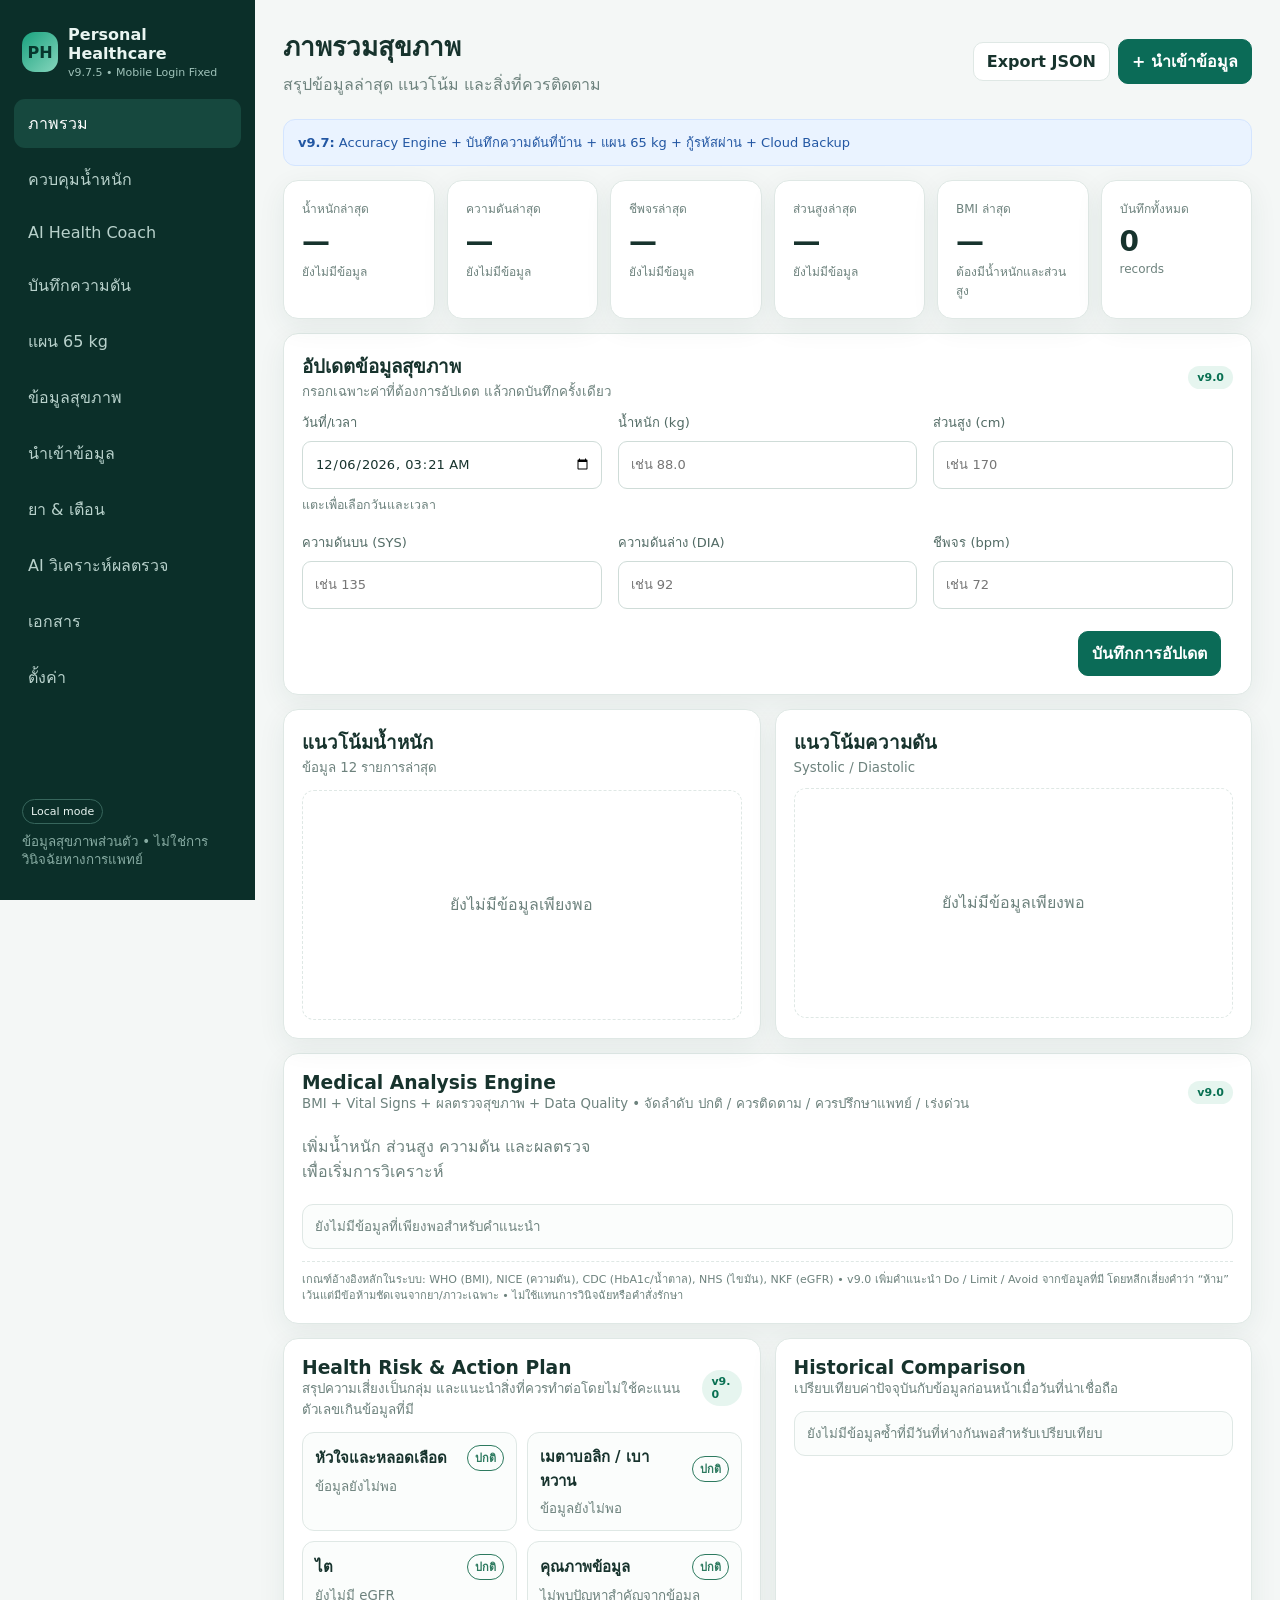
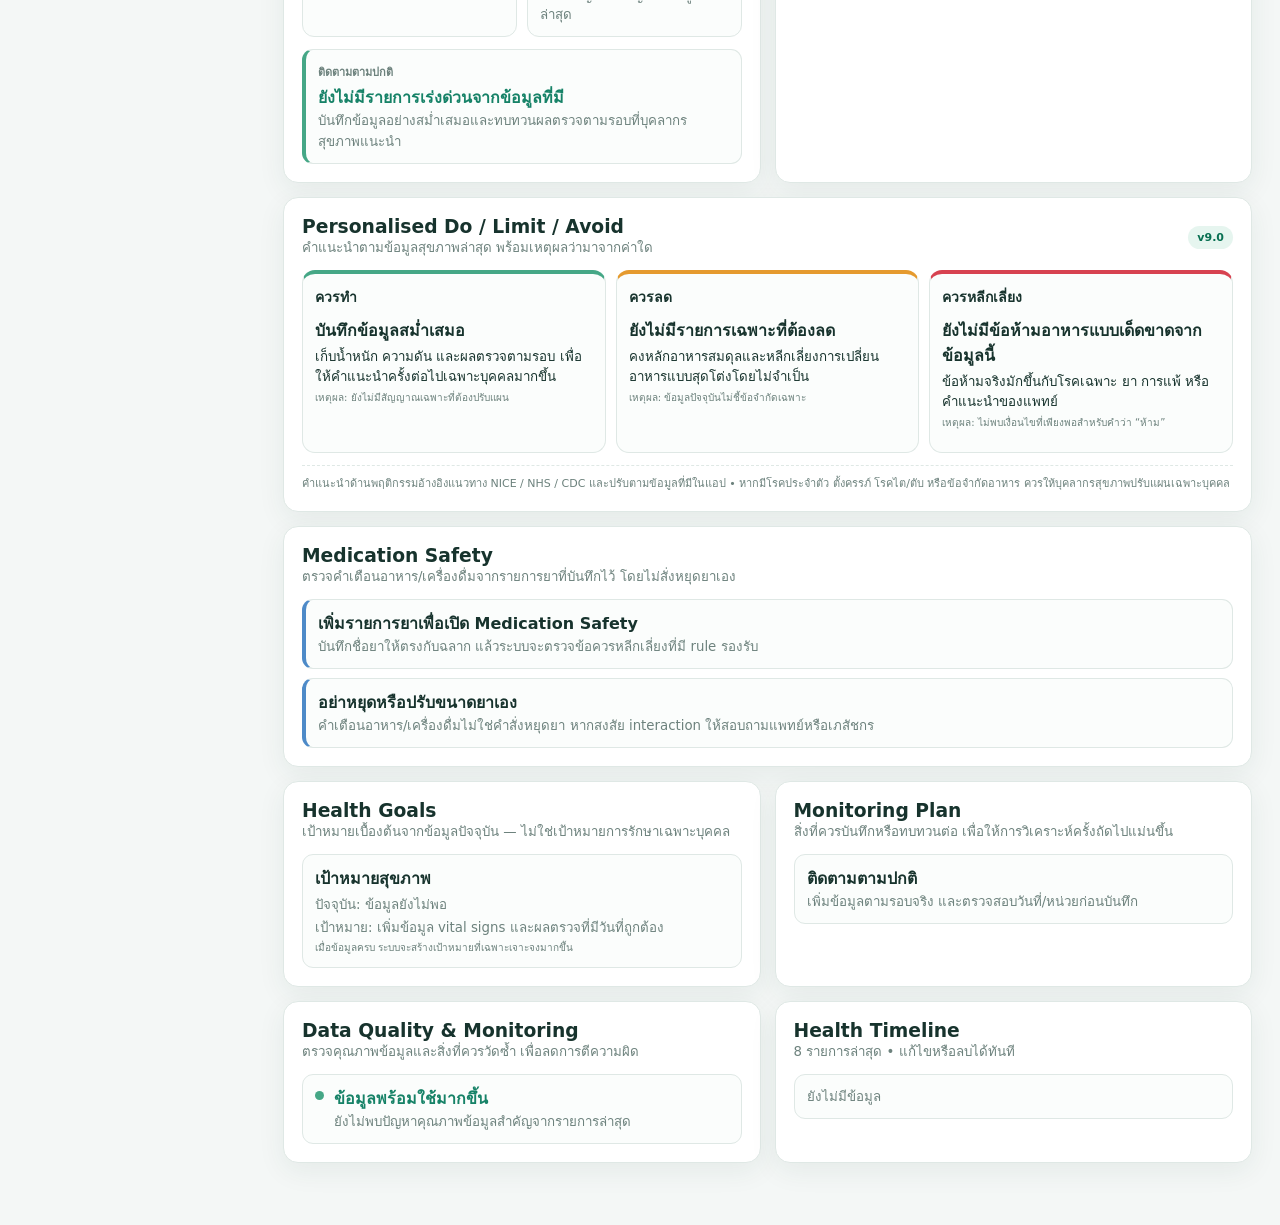
==== commit 0b889820: "Add files via upload" ====
--- a/index.html
+++ b/index.html
@@ -4,9 +4,9 @@
   <meta charset="utf-8" />
   <meta name="viewport" content="width=device-width,initial-scale=1,viewport-fit=cover" />
   <meta name="theme-color" content="#0b6b57" />
-  <title>Personal Healthcare v9.7.4</title>
-  <link rel="manifest" href="manifest.webmanifest?v=9.7.4" />
-  <link rel="stylesheet" href="styles.css?v=9.7.4" />
+  <title>Personal Healthcare v9.7.5</title>
+  <link rel="manifest" href="manifest.webmanifest?v=9.7.5" />
+  <link rel="stylesheet" href="styles.css?v=9.7.5" />
   <style id="mobile-v974">
   @media(max-width:700px){
     html,body{width:100%!important;max-width:100%!important;margin:0!important;overflow-x:hidden!important;-webkit-text-size-adjust:100%}
@@ -35,7 +35,7 @@
   <aside class="sidebar">
     <div class="brand">
       <div class="logo">PH</div>
-      <div><strong>Personal Healthcare</strong><small>v9.7.4 • Mobile Ready</small></div>
+      <div><strong>Personal Healthcare</strong><small>v9.7.5 • Mobile Login Fixed</small></div>
     </div>
     <nav>
       <button class="nav active" data-view="dashboard">ภาพรวม</button>
@@ -613,9 +613,10 @@
   </form>
 </dialog>
 
-<script src="app.js?v=9.7.4"></script>
+<script src="config.js?v=9.7.5"></script>
+<script src="app.js?v=9.7.5"></script>
 <script>
-if('serviceWorker' in navigator){window.addEventListener('load',async()=>{try{const r=await navigator.serviceWorker.getRegistrations();await Promise.all(r.map(x=>x.unregister()));if('caches' in window){const k=await caches.keys();await Promise.all(k.map(x=>caches.delete(x)))}await navigator.serviceWorker.register('./sw.js?v=9.7.4')}catch(e){console.warn(e)}})}
+if('serviceWorker' in navigator){window.addEventListener('load',async()=>{try{const r=await navigator.serviceWorker.getRegistrations();await Promise.all(r.map(x=>x.unregister()));if('caches' in window){const k=await caches.keys();await Promise.all(k.map(x=>caches.delete(x)))}await navigator.serviceWorker.register('./sw.js?v=9.7.5')}catch(e){console.warn(e)}})}
 </script>
 </body>
 </html>
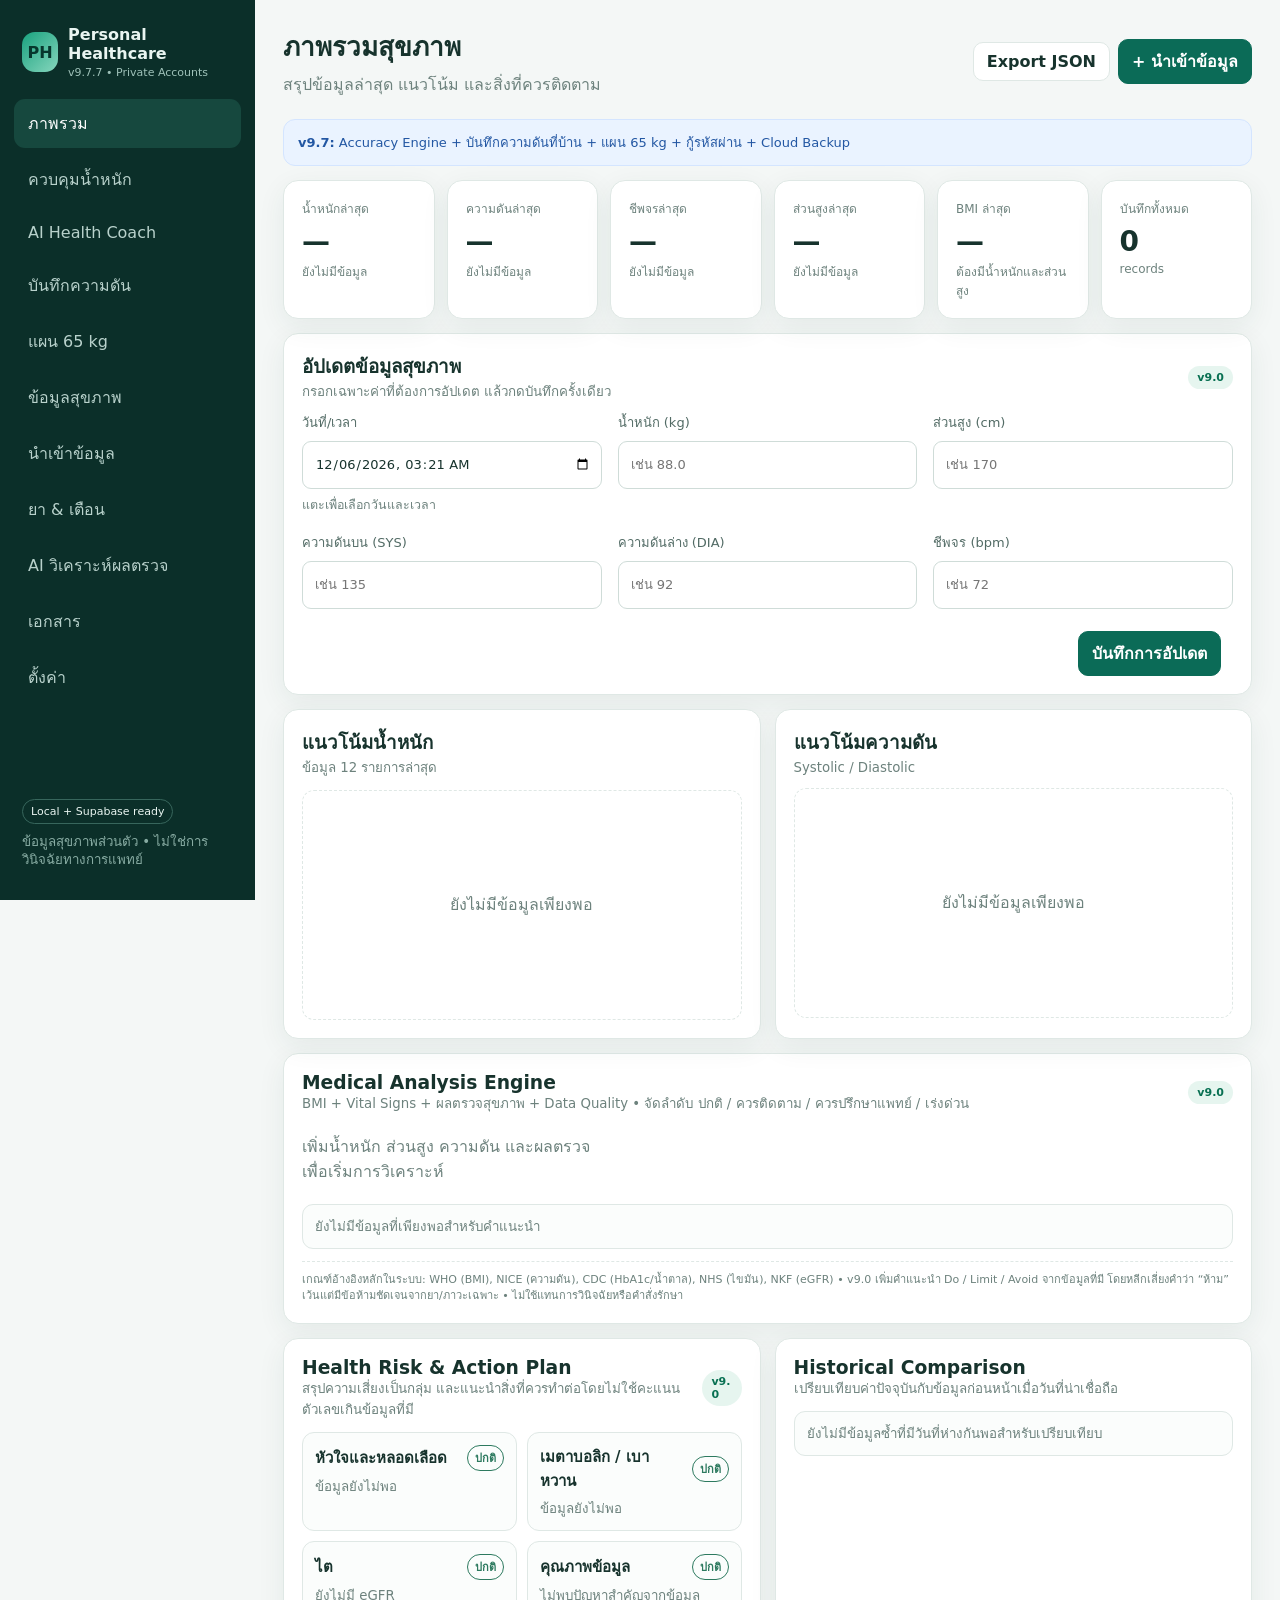
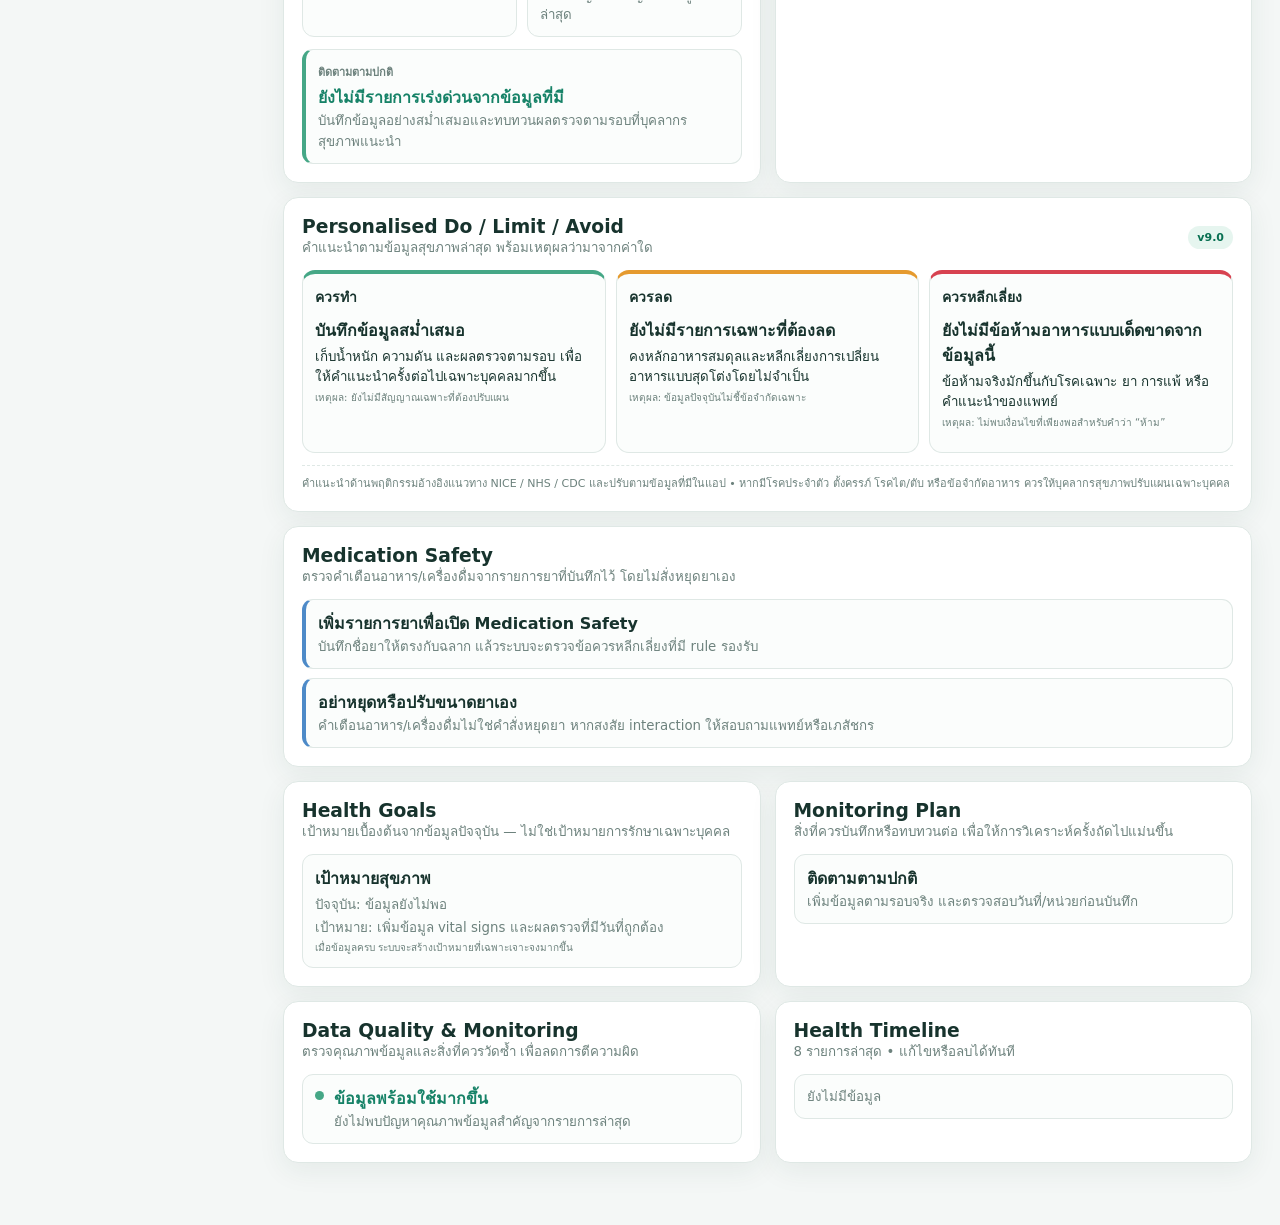
==== commit 9991ec92: "Add files via upload" ====
--- a/index.html
+++ b/index.html
@@ -4,9 +4,9 @@
   <meta charset="utf-8" />
   <meta name="viewport" content="width=device-width,initial-scale=1,viewport-fit=cover" />
   <meta name="theme-color" content="#0b6b57" />
-  <title>Personal Healthcare v9.7.5</title>
-  <link rel="manifest" href="manifest.webmanifest?v=9.7.5" />
-  <link rel="stylesheet" href="styles.css?v=9.7.5" />
+  <title>Personal Healthcare v9.7.7</title>
+  <link rel="manifest" href="manifest.webmanifest?v=9.7.7" />
+  <link rel="stylesheet" href="styles.css?v=9.7.7" />
   <style id="mobile-v974">
   @media(max-width:700px){
     html,body{width:100%!important;max-width:100%!important;margin:0!important;overflow-x:hidden!important;-webkit-text-size-adjust:100%}
@@ -35,7 +35,7 @@
   <aside class="sidebar">
     <div class="brand">
       <div class="logo">PH</div>
-      <div><strong>Personal Healthcare</strong><small>v9.7.5 • Mobile Login Fixed</small></div>
+      <div><strong>Personal Healthcare</strong><small>v9.7.7 • Private Accounts</small></div>
     </div>
     <nav>
       <button class="nav active" data-view="dashboard">ภาพรวม</button>
@@ -472,13 +472,13 @@
     <section class="view" id="view-settings">
       <div class="grid two">
         <div class="panel account-panel">
-          <h3>บัญชีและการซิงก์ v9.7</h3><p class="muted">ใช้ Supabase Auth เพื่อแยกข้อมูลของแต่ละคน ไม่เก็บรหัสผ่านในแอป</p>
+          <h3>บัญชีส่วนตัว</h3><p class="muted">สมัครบัญชีหรือเข้าสู่ระบบเพื่อเก็บข้อมูลสุขภาพแยกเฉพาะแต่ละคนอย่างปลอดภัย</p>
           <label>Email<input class="input" id="accountEmail" type="email" autocomplete="email" placeholder="name@example.com"></label><label>Password<input class="input" id="accountPassword" type="password" autocomplete="current-password" minlength="6" placeholder="อย่างน้อย 6 ตัวอักษร"></label>
           <div class="row"><button class="btn primary" id="signInBtn" type="button">เข้าสู่ระบบ</button><button class="btn ghost" id="signUpBtn" type="button">สมัครบัญชี</button><button class="btn ghost" id="forgotPasswordBtn" type="button">ลืมรหัสผ่าน</button><button class="btn ghost" id="signOutBtn" type="button">ออกจากระบบ</button></div><p id="accountStatus" class="muted">ยังไม่ได้เข้าสู่ระบบ</p>
           <div id="recoveryPanel" class="notice hidden"><strong>ตั้งรหัสผ่านใหม่</strong><p class="muted">เปิดหน้านี้จากลิงก์ Recovery แล้วกรอกรหัสใหม่อย่างน้อย 8 ตัว</p><label>รหัสผ่านใหม่<input class="input" id="newAccountPassword" type="password" autocomplete="new-password" minlength="8"></label><button class="btn primary" id="updatePasswordBtn" type="button">บันทึกรหัสผ่านใหม่</button></div>
           <div class="row"><button class="btn primary" id="syncPushBtn" type="button">ส่งข้อมูลขึ้น Cloud</button><button class="btn ghost" id="syncPullBtn" type="button">ดึงข้อมูลจาก Cloud</button></div><p id="syncStatus" class="muted"></p>
         </div>
-        <div class="panel">
+        <div class="panel admin-config" aria-hidden="true">
           <h3>Supabase (Optional)</h3>
           <p class="muted">ใส่ Project URL และ Anon Key เพื่อซิงก์ตาราง health_records / medications / documents</p>
           <label>Project URL<input class="input" id="supabaseUrl" placeholder="https://xxxx.supabase.co"></label>
@@ -487,7 +487,7 @@
           <p id="supabaseStatus" class="muted"></p>
         </div>
         
-        <div class="panel">
+        <div class="panel admin-config" aria-hidden="true">
           <h3>AI Health Analysis</h3>
           <p class="muted">v8.2 ใช้ Supabase Edge Function เป็นตัวกลาง เพื่อไม่เปิดเผย OpenAI API key ใน GitHub Pages</p>
           <label>Edge Function URL
@@ -613,10 +613,10 @@
   </form>
 </dialog>
 
-<script src="config.js?v=9.7.5"></script>
-<script src="app.js?v=9.7.5"></script>
+<script src="config.js?v=9.7.7"></script>
+<script src="app.js?v=9.7.7"></script>
 <script>
-if('serviceWorker' in navigator){window.addEventListener('load',async()=>{try{const r=await navigator.serviceWorker.getRegistrations();await Promise.all(r.map(x=>x.unregister()));if('caches' in window){const k=await caches.keys();await Promise.all(k.map(x=>caches.delete(x)))}await navigator.serviceWorker.register('./sw.js?v=9.7.5')}catch(e){console.warn(e)}})}
+if('serviceWorker' in navigator){window.addEventListener('load',async()=>{try{const r=await navigator.serviceWorker.getRegistrations();await Promise.all(r.map(x=>x.unregister()));if('caches' in window){const k=await caches.keys();await Promise.all(k.map(x=>caches.delete(x)))}await navigator.serviceWorker.register('./sw.js?v=9.7.7')}catch(e){console.warn(e)}})}
 </script>
 </body>
 </html>
--- a/styles.css
+++ b/styles.css
@@ -211,3 +211,6 @@
   dialog,.wide-dialog{width:calc(100vw - 20px);max-width:calc(100vw - 20px);margin:auto}
   dialog form,.wide-dialog form{padding:14px}
 }
+/* Deployment settings stay in the DOM for app initialization but are never
+   shown to people using the shared app. */
+.admin-config{display:none!important}
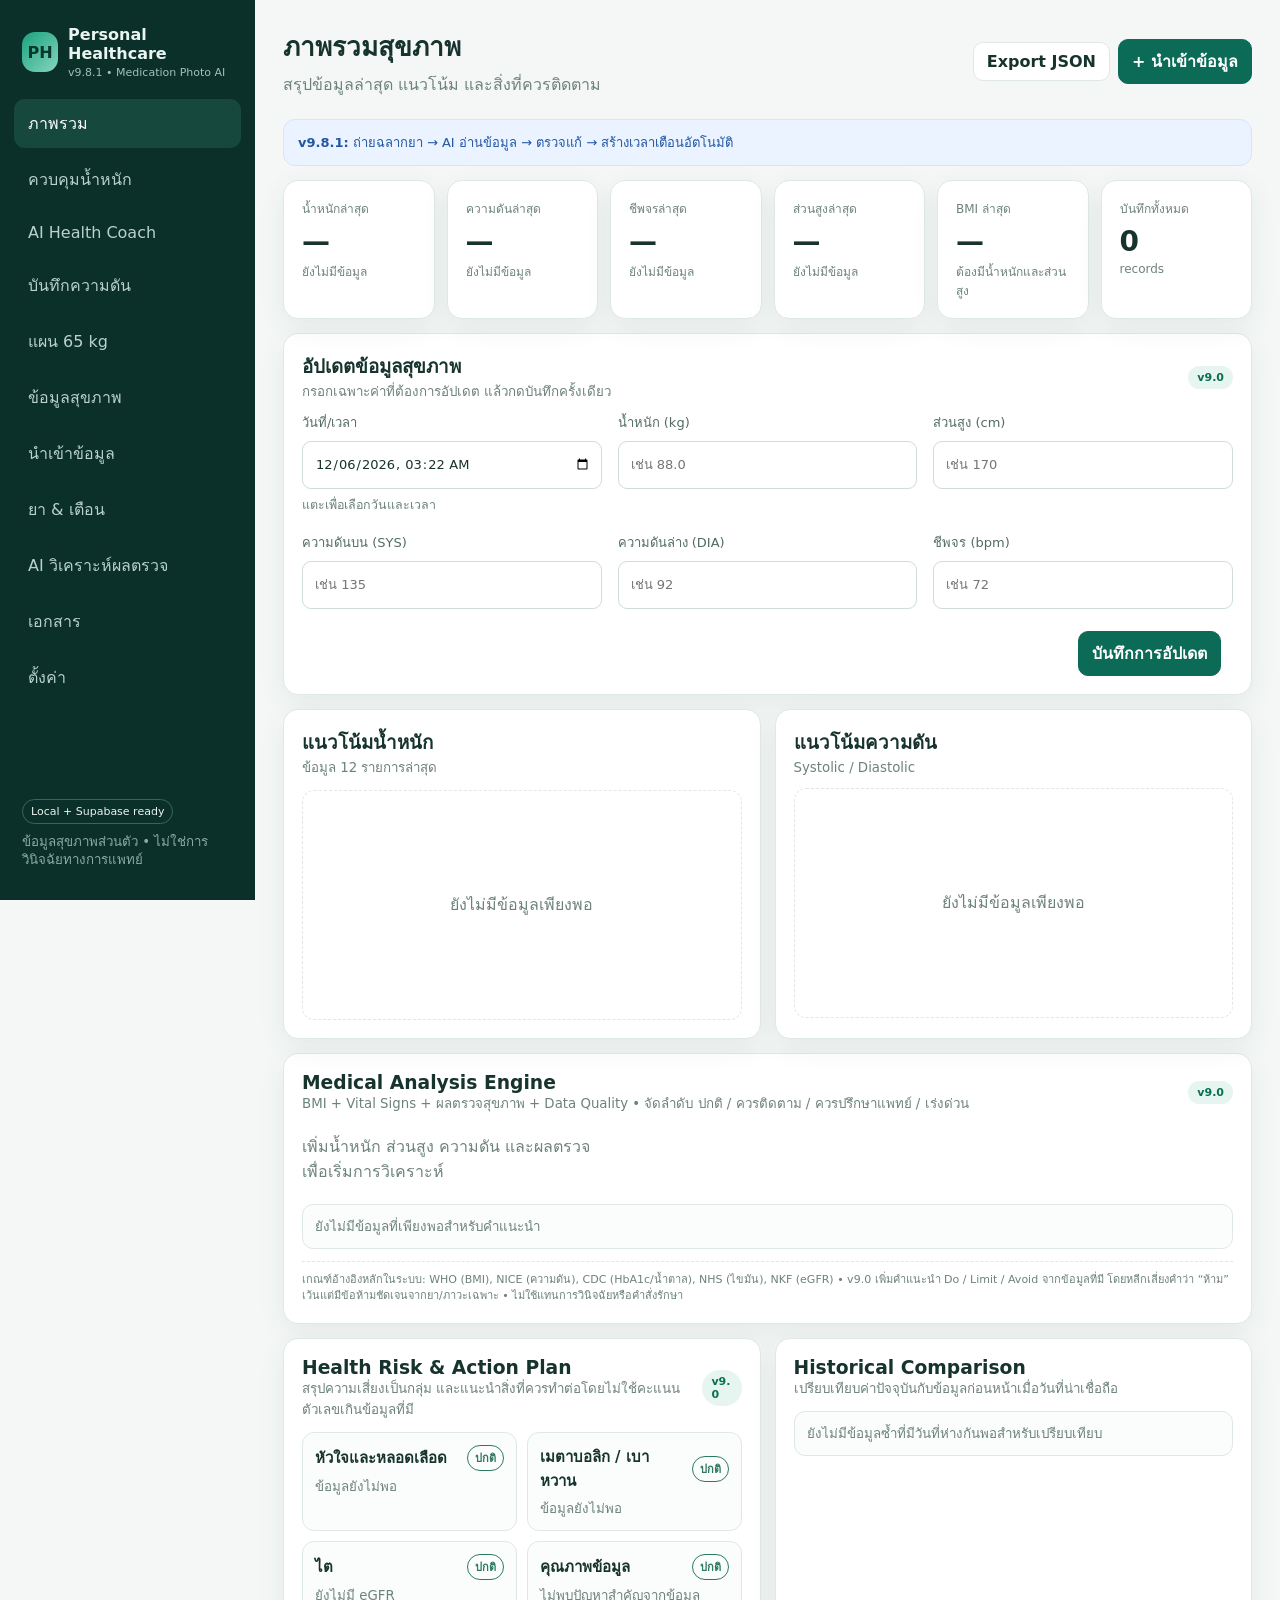
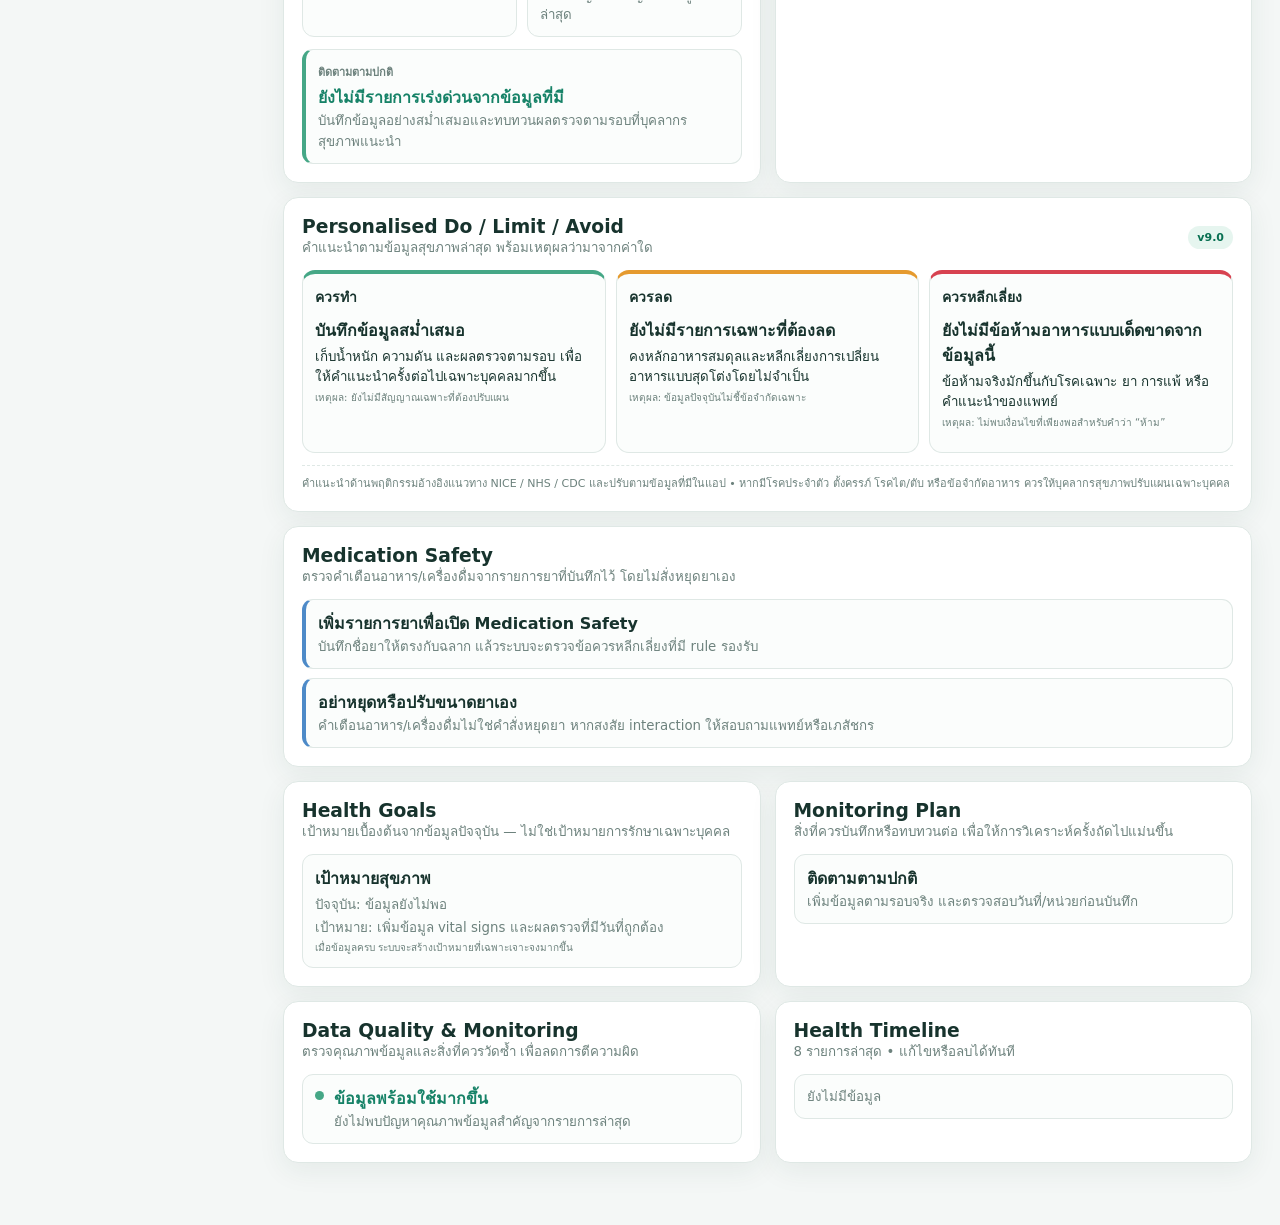
==== commit 1101c923: "Add files via upload" ====
--- a/index.html
+++ b/index.html
@@ -4,9 +4,9 @@
   <meta charset="utf-8" />
   <meta name="viewport" content="width=device-width,initial-scale=1,viewport-fit=cover" />
   <meta name="theme-color" content="#0b6b57" />
-  <title>Personal Healthcare v9.7.7</title>
-  <link rel="manifest" href="manifest.webmanifest?v=9.7.7" />
-  <link rel="stylesheet" href="styles.css?v=9.7.7" />
+  <title>Personal Healthcare v9.8.1</title>
+  <link rel="manifest" href="manifest.webmanifest?v=9.8.1" />
+  <link rel="stylesheet" href="styles.css?v=9.8.1" />
   <style id="mobile-v974">
   @media(max-width:700px){
     html,body{width:100%!important;max-width:100%!important;margin:0!important;overflow-x:hidden!important;-webkit-text-size-adjust:100%}
@@ -35,7 +35,7 @@
   <aside class="sidebar">
     <div class="brand">
       <div class="logo">PH</div>
-      <div><strong>Personal Healthcare</strong><small>v9.7.7 • Private Accounts</small></div>
+      <div><strong>Personal Healthcare</strong><small>v9.8.1 • Medication Photo AI</small></div>
     </div>
     <nav>
       <button class="nav active" data-view="dashboard">ภาพรวม</button>
@@ -70,7 +70,7 @@
 
     <section class="view active" id="view-dashboard">
       <div class="notice info">
-        <strong>v9.7:</strong> Accuracy Engine + บันทึกความดันที่บ้าน + แผน 65 kg + กู้รหัสผ่าน + Cloud Backup
+        <strong>v9.8.1:</strong> ถ่ายฉลากยา → AI อ่านข้อมูล → ตรวจแก้ → สร้างเวลาเตือนอัตโนมัติ
       </div>
 
       <div class="kpis">
@@ -351,14 +351,50 @@
     </section>
 
     <section class="view" id="view-meds">
-      <div class="grid two">
+      <div class="med-ai-hero panel">
+        <div>
+          <span class="ai-chip">v9.8.1 • Medication Vision AI</span>
+          <h2>ถ่ายฉลากยา → ตรวจแก้ → สร้างเวลาเตือน</h2>
+          <p>ถ่ายด้านหน้ากล่องยาและฉลากวิธีใช้ ระบบจะอ่านชื่อยา ขนาดยา จำนวนครั้ง เวลา และระยะเวลา แล้วให้ตรวจยืนยันก่อนบันทึก</p>
+        </div>
+        <div class="med-ai-steps" aria-label="ขั้นตอน"><span>1 ถ่ายภาพ</span><span>2 AI อ่าน</span><span>3 ตรวจแก้</span><span>4 สร้างเตือน</span></div>
+        <div class="notice warn"><strong>ต้องตรวจฉลากทุกครั้ง:</strong> AI อาจอ่านชื่อยา ขนาด หรือคำสั่งใช้ผิด ห้ามใช้ข้อมูลนี้เพื่อเริ่ม หยุด หรือเปลี่ยนยาเอง หากไม่แน่ใจให้สอบถามแพทย์หรือเภสัชกร</div>
+      </div>
+
+      <div class="grid two med-ai-grid">
+        <article class="panel">
+          <div class="panel-head"><div><h3>1. ถ่ายภาพ / เลือกรูปยา</h3><small>ถ่ายตรง ชัด ครบทั้งชื่อยาและวิธีใช้ • เพิ่มได้หลายรูป</small></div></div>
+          <div class="med-camera-actions">
+            <label class="btn primary file-btn">ถ่ายฉลากยา<input id="medCameraInput" type="file" accept="image/*" capture="environment"></label>
+            <label class="btn ghost file-btn">เลือกรูปจาก Photos<input id="medGalleryInput" type="file" accept="image/*,.heic,.heif" multiple></label>
+          </div>
+          <div id="medPhotoGrid" class="ai-photo-grid"></div>
+          <div class="row med-ai-actions"><button class="btn ghost" id="clearMedPhotosBtn" type="button">ล้างรูป</button><button class="btn success" id="analyzeMedAiBtn" type="button" disabled>ให้ AI อ่านฉลากยา</button></div>
+          <div id="medAiProgressWrap" class="ai-progress-wrap" hidden><div class="ocr-progress"><span id="medAiProgressBar"></span></div><small id="medAiProgressText" class="muted">พร้อมวิเคราะห์</small></div>
+        </article>
+
+        <article class="panel">
+          <div class="panel-head"><div><h3>2. ตรวจแก้ก่อนสร้างเตือน</h3><small>ช่องเวลาที่ AI แนะนำเป็นค่าเริ่มต้น ผู้ใช้ต้องยืนยันให้ตรงกับฉลากและคำสั่งแพทย์</small></div></div>
+          <div id="medAiEmpty" class="ai-empty"><div class="ai-empty-icon">Rx</div><strong>ยังไม่มีผลวิเคราะห์</strong><small>เพิ่มภาพฉลากยา แล้วกด “ให้ AI อ่านฉลากยา”</small></div>
+          <div id="medAiReview" hidden>
+            <div class="ai-summary-card"><h3 id="medAiSummaryTitle">ฉลากยา</h3><p id="medAiSummaryText"></p></div>
+            <div id="medAiAlerts" class="ai-alerts stack"></div>
+            <div id="medAiReviewList" class="med-ai-review-list"></div>
+            <div class="notice info med-confirm-note">ระบบจะบันทึกเฉพาะรายการที่เลือกและผ่านการตรวจแก้แล้ว รูปขนาดย่อจะถูกเก็บกับรายการเพื่อใช้อ้างอิง</div>
+            <div class="footer-actions"><span id="medAiSaveStatus" class="muted"></span><button class="btn success" id="saveMedAiBtn" type="button">ยืนยันและสร้างรายการเตือน</button></div>
+          </div>
+        </article>
+      </div>
+
+      <div class="grid two med-lists-grid">
         <div class="panel">
-          <div class="panel-head split"><div><h3>รายการยา</h3><small>ข้อมูลเพื่อช่วยจำเท่านั้น</small></div><button class="btn primary" id="addMedBtn">+ เพิ่มยา</button></div>
+          <div class="panel-head split"><div><h3>รายการยา</h3><small>ข้อมูลเพื่อช่วยจำเท่านั้น • แก้ไขได้ทุกครั้ง</small></div><button class="btn primary" id="addMedBtn">+ เพิ่มยาเอง</button></div>
           <div id="medList" class="stack"></div>
         </div>
         <div class="panel">
-          <h3>เตือนประจำวัน</h3>
-          <p class="muted">เวอร์ชันเว็บนี้เก็บเวลาเตือนในแอป หากต้องการการแจ้งเตือนระดับระบบให้ใช้ Calendar/Reminder ของอุปกรณ์ร่วมด้วย</p>
+          <div class="panel-head split"><div><h3>เตือนประจำวัน</h3><small>เรียงตามเวลาของวันนี้</small></div><button class="btn ghost" id="enableMedNotificationsBtn" type="button">เปิดแจ้งเตือน</button></div>
+          <p class="muted">แอปจะแจ้งเตือนเมื่อเปิดแอปหรือ PWA อยู่ การแจ้งเตือนขณะปิดแอปไม่รับประกัน จึงควรเพิ่มลง Calendar/Reminder ของอุปกรณ์สำหรับยาสำคัญด้วย</p>
+          <p id="medNotificationStatus" class="muted"></p>
           <div id="reminderList" class="stack"></div>
         </div>
       </div>
@@ -472,11 +508,11 @@
     <section class="view" id="view-settings">
       <div class="grid two">
         <div class="panel account-panel">
-          <h3>บัญชีส่วนตัว</h3><p class="muted">สมัครบัญชีหรือเข้าสู่ระบบเพื่อเก็บข้อมูลสุขภาพแยกเฉพาะแต่ละคนอย่างปลอดภัย</p>
+          <h3>บัญชีส่วนตัว</h3><p class="muted">เข้าสู่ระบบด้วยบัญชีเดียวกันบนมือถือ แท็บเล็ต หรือคอมพิวเตอร์ ระบบจะตรวจและซิงก์ข้อมูลล่าสุดให้อัตโนมัติ</p>
           <label>Email<input class="input" id="accountEmail" type="email" autocomplete="email" placeholder="name@example.com"></label><label>Password<input class="input" id="accountPassword" type="password" autocomplete="current-password" minlength="6" placeholder="อย่างน้อย 6 ตัวอักษร"></label>
           <div class="row"><button class="btn primary" id="signInBtn" type="button">เข้าสู่ระบบ</button><button class="btn ghost" id="signUpBtn" type="button">สมัครบัญชี</button><button class="btn ghost" id="forgotPasswordBtn" type="button">ลืมรหัสผ่าน</button><button class="btn ghost" id="signOutBtn" type="button">ออกจากระบบ</button></div><p id="accountStatus" class="muted">ยังไม่ได้เข้าสู่ระบบ</p>
           <div id="recoveryPanel" class="notice hidden"><strong>ตั้งรหัสผ่านใหม่</strong><p class="muted">เปิดหน้านี้จากลิงก์ Recovery แล้วกรอกรหัสใหม่อย่างน้อย 8 ตัว</p><label>รหัสผ่านใหม่<input class="input" id="newAccountPassword" type="password" autocomplete="new-password" minlength="8"></label><button class="btn primary" id="updatePasswordBtn" type="button">บันทึกรหัสผ่านใหม่</button></div>
-          <div class="row"><button class="btn primary" id="syncPushBtn" type="button">ส่งข้อมูลขึ้น Cloud</button><button class="btn ghost" id="syncPullBtn" type="button">ดึงข้อมูลจาก Cloud</button></div><p id="syncStatus" class="muted"></p>
+          <div class="row"><button class="btn primary" id="syncPushBtn" type="button">ซิงก์ตอนนี้</button><button class="btn ghost" id="syncPullBtn" type="button">ตรวจข้อมูลจากอุปกรณ์อื่น</button></div><p id="syncStatus" class="muted">ระบบจะซิงก์หลังบันทึกข้อมูลและเมื่อกลับมาเปิดแอป</p>
         </div>
         <div class="panel admin-config" aria-hidden="true">
           <h3>Supabase (Optional)</h3>
@@ -488,8 +524,8 @@
         </div>
         
         <div class="panel admin-config" aria-hidden="true">
-          <h3>AI Health Analysis</h3>
-          <p class="muted">v8.2 ใช้ Supabase Edge Function เป็นตัวกลาง เพื่อไม่เปิดเผย OpenAI API key ใน GitHub Pages</p>
+          <h3>AI Health & Medication Analysis</h3>
+          <p class="muted">ใช้ Supabase Edge Function เป็นตัวกลางสำหรับผลตรวจและฉลากยา โดยไม่เปิดเผย OpenAI API key ใน GitHub Pages</p>
           <label>Edge Function URL
             <input class="input" id="aiFunctionUrl" placeholder="https://YOUR_PROJECT.supabase.co/functions/v1/analyze-health-report">
           </label>
@@ -546,12 +582,17 @@
 
 <dialog id="medDialog">
   <form method="dialog" id="medForm">
-    <div class="dialog-head"><h3>เพิ่มยา</h3><button value="cancel" class="icon-btn">×</button></div>
+    <div class="dialog-head"><h3 id="medDialogTitle">เพิ่มยา</h3><button value="cancel" class="icon-btn">×</button></div>
+    <input id="medEditId" type="hidden">
     <div class="form-grid">
-      <label>ชื่อยา<input class="input" id="medName" required /></label>
-      <label>ขนาด/วิธีใช้<input class="input" id="medDose" placeholder="เช่น 1 เม็ด หลังอาหาร" /></label>
-      <label>เวลา<input class="input" id="medTime" type="time" /></label>
-      <label>หมายเหตุ<input class="input" id="medNote" /></label>
+      <label>ชื่อยา/ชื่อการค้า<input class="input" id="medName" required /></label>
+      <label>ชื่อสามัญ<input class="input" id="medGeneric" placeholder="เช่น ciprofloxacin" /></label>
+      <label>ความแรง<input class="input" id="medStrength" placeholder="เช่น 500 mg" /></label>
+      <label>ขนาดและวิธีใช้<input class="input" id="medDose" placeholder="เช่น ครั้งละ 1 เม็ด หลังอาหาร" /></label>
+      <label class="full">เวลาเตือน<input class="input" id="medTimes" placeholder="08:00, 18:00" /><small>หลายเวลาให้คั่นด้วย comma เช่น 08:00, 18:00</small></label>
+      <label>วันเริ่ม<input class="input" id="medStartDate" type="date" /></label>
+      <label>วันสิ้นสุด<input class="input" id="medEndDate" type="date" /></label>
+      <label class="full">หมายเหตุ<input class="input" id="medNote" /></label>
     </div>
     <div class="footer-actions"><button value="cancel" class="btn ghost">ยกเลิก</button><button type="submit" value="default" class="btn primary">บันทึก</button></div>
   </form>
@@ -613,10 +654,10 @@
   </form>
 </dialog>
 
-<script src="config.js?v=9.7.7"></script>
-<script src="app.js?v=9.7.7"></script>
+<script src="config.js?v=9.8.1"></script>
+<script src="app.js?v=9.8.1"></script>
 <script>
-if('serviceWorker' in navigator){window.addEventListener('load',async()=>{try{const r=await navigator.serviceWorker.getRegistrations();await Promise.all(r.map(x=>x.unregister()));if('caches' in window){const k=await caches.keys();await Promise.all(k.map(x=>caches.delete(x)))}await navigator.serviceWorker.register('./sw.js?v=9.7.7')}catch(e){console.warn(e)}})}
+if('serviceWorker' in navigator){window.addEventListener('load',async()=>{try{const r=await navigator.serviceWorker.getRegistrations();await Promise.all(r.map(x=>x.unregister()));if('caches' in window){const k=await caches.keys();await Promise.all(k.map(x=>caches.delete(x)))}await navigator.serviceWorker.register('./sw.js?v=9.8.1')}catch(e){console.warn(e)}})}
 </script>
 </body>
 </html>
--- a/styles.css
+++ b/styles.css
@@ -137,6 +137,16 @@
   #bodyLogForm,#bpSessionForm{grid-template-columns:repeat(2,minmax(0,1fr))!important;column-gap:18px!important}
   #quickUpdateForm .quick-update-action,#bodyLogForm .full,#bpSessionForm .full{grid-column:1/-1!important}
 }
+
+/* v9.8.1 Medication Vision AI */
+.med-ai-hero{margin-bottom:14px;background:linear-gradient(135deg,#f4fbf8,#eef6ff)}
+.med-ai-hero h2{margin:8px 0 5px;font-size:26px}.med-ai-hero>div>p{margin:0 0 12px;line-height:1.55;color:var(--muted)}
+.med-ai-steps{display:grid;grid-template-columns:repeat(4,1fr);gap:8px;margin:12px 0}.med-ai-steps span{border:1px solid #cde3db;background:#fff;border-radius:999px;padding:8px 10px;text-align:center;font-size:12px;font-weight:800;color:#0b6b57}
+.med-ai-grid,.med-lists-grid{margin-bottom:14px}.med-camera-actions,.med-ai-actions{display:flex;gap:8px;flex-wrap:wrap}.med-ai-actions{margin-top:12px;justify-content:flex-end}
+.med-ai-review-list{display:grid;gap:12px;margin-top:12px}.med-review-card{border:1px solid var(--line);border-radius:14px;padding:13px;background:#fbfdfc}.med-review-head{display:flex;align-items:center;justify-content:space-between;gap:10px;margin-bottom:12px}.med-review-grid{align-items:start}.med-review-grid small{display:block;margin-top:4px;line-height:1.35;color:var(--muted)}.med-confirm-note{margin-top:12px}
+.medication-item{display:grid;grid-template-columns:auto minmax(0,1fr) auto;align-items:start;gap:12px}.med-thumb{width:76px;height:76px;object-fit:cover;border:1px solid var(--line);border-radius:10px;background:#f3f5f4}.medication-main{min-width:0}.medication-main strong,.medication-main small{display:block}.medication-main small{margin-top:4px;line-height:1.4}.medication-actions{display:flex;gap:6px;flex-wrap:wrap;justify-content:flex-end}.med-time-chips{display:flex;gap:5px;flex-wrap:wrap;margin-top:7px}.med-time-chips span{font-size:11px;font-weight:800;color:#0b6b57;background:#e8f6f1;border:1px solid #cae8dd;border-radius:999px;padding:3px 8px}.med-reminder{display:flex;justify-content:space-between;align-items:center;gap:10px}.med-reminder small{display:block;margin-top:3px}
+@media(max-width:700px){.med-ai-steps{grid-template-columns:1fr 1fr}.med-camera-actions .btn,.med-ai-actions .btn{flex:1}.medication-item{grid-template-columns:auto minmax(0,1fr)}.medication-actions{grid-column:1/-1}.med-thumb{width:64px;height:64px}.med-reminder{align-items:flex-start}}
+@media(max-width:420px){.med-ai-steps{grid-template-columns:1fr}.med-camera-actions,.med-ai-actions{flex-direction:column}.med-camera-actions .btn,.med-ai-actions .btn{width:100%}.medication-item{grid-template-columns:1fr}.med-thumb{width:100%;height:150px}.medication-actions{justify-content:stretch}.medication-actions .btn{flex:1}}
 
 /* v9.7.2 equal-height iPad date controls */
 #quickDate,#wmDate,#bpSessionDate{
